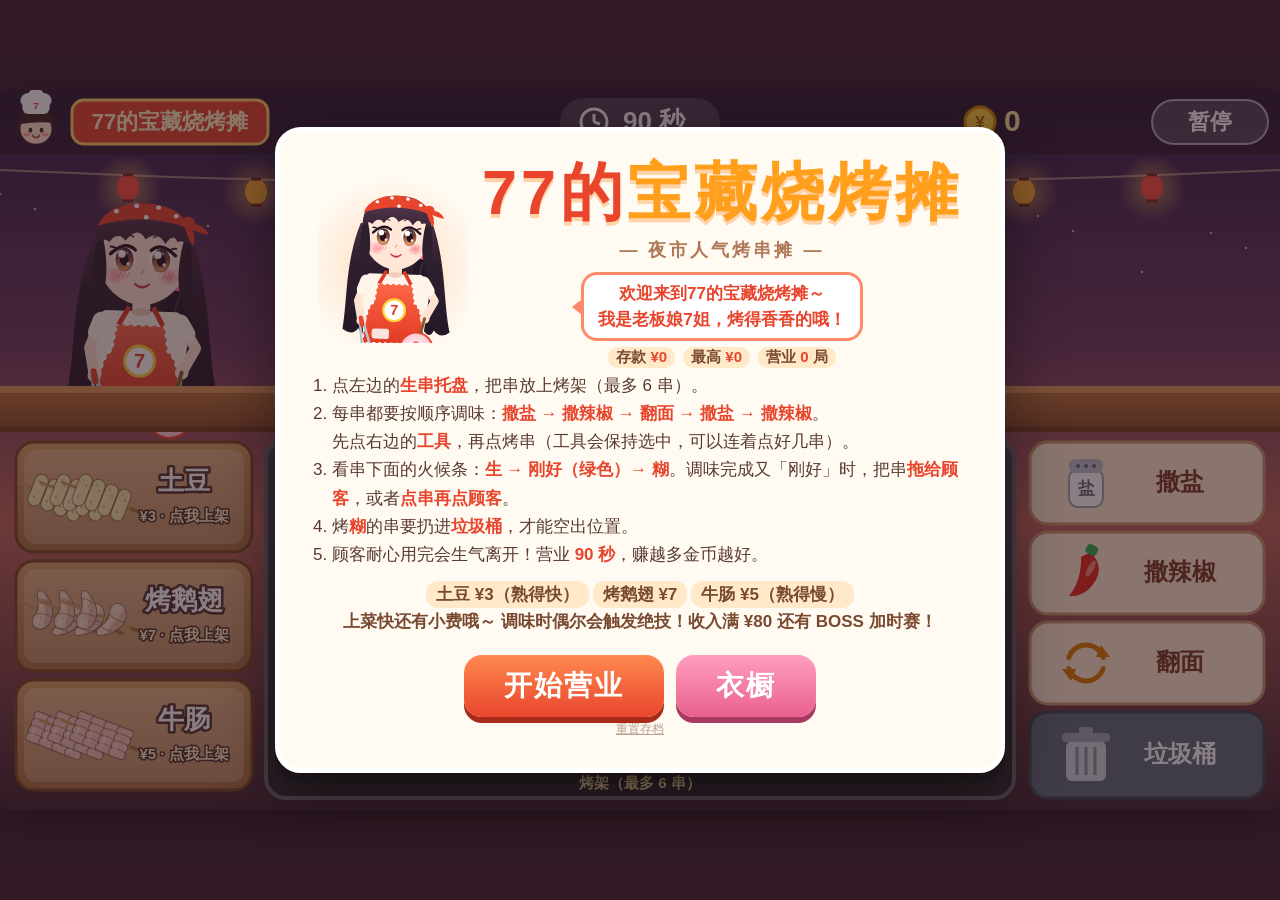
==== v1/index.html @ ddd6c7e8 "备份旧版到 /v1/" ====
<!DOCTYPE html>
<html lang="zh-CN">
<head>
<meta charset="UTF-8">
<meta name="viewport" content="width=device-width,initial-scale=1,maximum-scale=1,minimum-scale=1,user-scalable=no,viewport-fit=cover">
<meta name="apple-mobile-web-app-capable" content="yes">
<meta name="mobile-web-app-capable" content="yes">
<meta name="format-detection" content="telephone=no">
<meta name="theme-color" content="#3b2230">
<title>77的宝藏烧烤摊</title>
<link rel="icon" href="data:,">
<style>
html,body{margin:0;height:100%;background:#3b2230;overflow:hidden;position:fixed;inset:0;width:100%;
  font-family:"PingFang SC","Microsoft YaHei","Noto Sans CJK SC","Noto Sans SC","Source Han Sans SC","WenQuanYi Micro Hei","Noto Serif CJK SC",sans-serif;
  touch-action:none;overscroll-behavior:none;-webkit-user-select:none;user-select:none;-webkit-touch-callout:none;-webkit-tap-highlight-color:transparent;-webkit-text-size-adjust:100%}
#c{position:absolute;left:50%;top:50%;touch-action:none;border-radius:8px;box-shadow:0 10px 40px rgba(0,0,0,.45)}
.ov{position:fixed;inset:0;display:none;align-items:center;justify-content:center;background:rgba(40,20,30,.55);z-index:5;padding:env(safe-area-inset-top) env(safe-area-inset-right) env(safe-area-inset-bottom) env(safe-area-inset-left)}
.ov.show{display:flex}
.panel{background:#fffaf2;border-radius:26px;border:5px solid #fff;box-shadow:0 10px 0 rgba(0,0,0,.15),0 20px 60px rgba(0,0,0,.4);
  color:#5a3a2e;text-align:center;padding:18px 28px 22px;max-width:min(92vw,760px);max-height:92vh;overflow:auto;box-sizing:border-box;touch-action:pan-y}
.title{font-size:clamp(34px,7vmin,64px);font-weight:900;color:#e8452c;letter-spacing:4px;text-shadow:0 4px 0 #ffd2a8;margin:0}
.title span{color:#ff9f1c}
.sub{font-size:clamp(13px,2.6vmin,18px);color:#b07a5a;font-weight:700;letter-spacing:3px;margin:2px 0 10px}
.how{text-align:left;font-size:clamp(13px,2.7vmin,17px);line-height:1.65;margin:0 auto 10px;padding-left:1.4em;max-width:640px}
.how b{color:#e8452c}
.prices{font-size:clamp(13px,2.7vmin,17px);font-weight:800;color:#7a4a30;margin-bottom:12px}
.chip{display:inline-block;background:#ffe9c9;border-radius:12px;padding:2px 10px;margin:2px}
.btn{font-family:inherit;font-weight:900;border:none;border-radius:18px;cursor:pointer;color:#fff;font-size:clamp(20px,4vmin,28px);padding:12px 40px;letter-spacing:2px;
  background:linear-gradient(#ff8a50,#e8452c);box-shadow:0 6px 0 #a92a17;touch-action:manipulation}
.btn:active{transform:translateY(3px);box-shadow:0 3px 0 #a92a17}
.btn.alt{background:linear-gradient(#ffc04d,#f08c00);box-shadow:0 6px 0 #b06200}
.stars{font-size:clamp(44px,10vmin,72px);letter-spacing:6px;margin:0;line-height:1.1}
.stars .on{color:#ffc21a;text-shadow:0 3px 0 #d98a00}.stars .off{color:#e6d8c8}
.big{font-size:clamp(30px,6vmin,48px);font-weight:900;color:#e8452c;margin:4px 0}
.stat{display:grid;grid-template-columns:auto auto;gap:4px 22px;justify-content:center;font-size:clamp(15px,3vmin,20px);font-weight:700;margin:10px 0 14px;text-align:left}
.stat b{color:#e8452c;text-align:right}
.sticky{position:sticky;bottom:-22px;padding:10px 0 4px;background:linear-gradient(rgba(255,250,242,0),#fffaf2 30%)}
.hero{display:flex;align-items:center;justify-content:center;gap:14px;margin-bottom:4px}
#mascot{width:150px;height:168px;flex:none}
.title,.sub{white-space:nowrap}
@media (max-width:560px){#mascot{width:112px;height:125px}.hero{gap:8px}.title{font-size:28px;letter-spacing:1px}.sub{font-size:13px;letter-spacing:1px}.greet{font-size:13px;padding:5px 10px}}
.greet{position:relative;display:inline-block;background:#fff;border:3px solid #ff8a6a;border-radius:16px;padding:6px 14px;font-weight:800;color:#e8452c;font-size:clamp(13px,2.6vmin,17px);line-height:1.5}
.greet:before{content:"";position:absolute;left:-12px;top:50%;margin-top:-8px;border:8px solid transparent;border-right:10px solid #ff8a6a;border-left:0}
@media (max-height:520px){#mascot{width:92px;height:103px}.hero{gap:10px;margin-bottom:0}.greet{font-size:12px;padding:3px 10px}.panel{padding:10px 22px 14px}.title{font-size:34px;letter-spacing:2px}.sub{margin:0 0 6px;font-size:13px}
  .how{font-size:13px;line-height:1.45;columns:2;column-gap:26px;max-width:none;margin-bottom:6px}.how li{break-inside:avoid;margin-bottom:3px}
  .prices{font-size:13px;margin-bottom:4px}.btn{font-size:20px;padding:8px 34px}.sticky{bottom:-14px}.stars{font-size:40px}.big{font-size:28px;margin:0}.stat{font-size:14px;margin:6px 0 8px;grid-template-columns:auto auto auto auto}.cmt{font-size:13px;margin-bottom:6px}.earn{font-size:14px;margin:0 0 2px}.badge{font-size:15px;padding:1px 14px;margin:0 auto 1px}.stars{font-size:28px;line-height:1}.big{font-size:24px;margin:0}.stat{margin:2px 0 4px;gap:1px 18px;font-size:13px}#over .panel{padding-top:6px}}
.badge{display:none;margin:2px auto 4px;padding:4px 20px;border-radius:999px;background:linear-gradient(90deg,#7b3fb5,#e8452c,#ffb02e);color:#fff;font-weight:900;font-size:clamp(16px,3.6vmin,24px);letter-spacing:2px;box-shadow:0 3px 0 #8a2a5a;width:max-content}
.badge.on{display:block;animation:bb .8s ease-in-out infinite alternate}@keyframes bb{from{transform:scale(1)}to{transform:scale(1.08)}}
.cmt{font-size:clamp(14px,2.8vmin,18px);color:#b07a5a;margin-bottom:14px}
.savebar{display:flex;flex-wrap:wrap;gap:4px 8px;justify-content:center;margin-top:6px;font-weight:800;font-size:clamp(12px,2.4vmin,15px);color:#7a4a30}
.savebar span{background:#ffe9c9;border-radius:10px;padding:1px 8px}.savebar b{color:#e8452c}.savebar em{width:100%;font-style:normal;color:#b07a5a;font-size:12px}
.brow{display:flex;gap:12px;justify-content:center;align-items:center;flex-wrap:wrap}
.btn.ward{background:linear-gradient(#ff9ec0,#e8608c);box-shadow:0 6px 0 #a83a62}.btn.ward:active{box-shadow:0 3px 0 #a83a62}
.reset{font-family:inherit;background:none;border:none;color:#b8a090;font-size:12px;text-decoration:underline;padding:4px 6px;touch-action:manipulation}
.earn{font-weight:900;font-size:clamp(15px,3vmin,20px);color:#7a4a30;margin:2px 0 8px}.earn b{color:#e8452c}.earn .nb{display:inline-block;margin-left:6px;background:#ffd23f;color:#7a3a00;border-radius:8px;padding:0 6px;font-size:.85em}
#wardrobe{z-index:6}#dlg{z-index:8}
.wpanel{width:min(94vw,860px);max-width:none;height:min(92vh,640px);padding:10px 14px 10px;display:flex;flex-direction:column;overflow:hidden}
.whead{display:flex;align-items:center;gap:10px;justify-content:space-between}
.wtitle{font-size:clamp(22px,4.6vmin,34px);font-weight:900;color:#e8452c;letter-spacing:2px;text-shadow:0 3px 0 #ffd2a8;white-space:nowrap}
.wmoney{font-weight:900;color:#7a4a30;background:#ffe9c9;border-radius:14px;padding:4px 12px;font-size:clamp(14px,3vmin,20px);white-space:nowrap}.wmoney b{color:#e8452c}
.wclose{font-family:inherit;font-weight:900;font-size:16px;border:none;border-radius:14px;padding:8px 16px;background:#7a6a8a;color:#fff;box-shadow:0 4px 0 #4a3a5a;touch-action:manipulation}
.wbody{display:flex;gap:12px;flex:1;min-height:0;margin-top:8px}
.wleft{flex:none;width:clamp(150px,28vw,250px);display:flex;flex-direction:column;align-items:center;background:radial-gradient(circle at 50% 60%,#ffe1c8,#fff3e6 70%);border-radius:18px;padding:4px;box-sizing:border-box;min-height:0}
#wPrev{width:100%;flex:1;min-height:0;display:block}
.wname{font-weight:900;font-size:13px;color:#a0704a;padding:2px 0 4px;white-space:nowrap}
.wright{flex:1;min-width:0;display:flex;flex-direction:column;min-height:0}
.tabs{display:flex;gap:8px;margin-bottom:8px}
.tab{flex:1;font-family:inherit;font-weight:900;font-size:18px;padding:7px;border-radius:14px;border:3px solid #f0c9a0;background:#fff;color:#a0704a;touch-action:manipulation}
.tab.on{background:#ff8a50;color:#fff;border-color:#e8452c}
.grid{display:grid;grid-template-columns:repeat(auto-fill,minmax(98px,1fr));gap:8px;overflow-y:auto;min-height:0;flex:1;padding:2px 2px 8px;touch-action:pan-y;align-content:start}
.card{font-family:inherit;border:3px solid #f0d8bc;border-radius:14px;background:#fff;padding:4px 4px 5px;display:flex;flex-direction:column;align-items:center;touch-action:manipulation;color:#5a3a2e;cursor:pointer}
.card canvas{width:100%;aspect-ratio:1/1;border-radius:10px;background:#fff3e6;display:block}
.card .n{font-weight:900;font-size:13px;margin-top:3px;white-space:nowrap}
.card .p{font-weight:900;font-size:13px;color:#e8452c}
.card.eq{border-color:#ffb300;background:#fffbe6;box-shadow:0 0 0 2px #ffe066}.card.eq .p{color:#2fa84a}
.card.own .p{color:#6a8aa0}.card.poor .p{color:#b8a898}.card.try{border-color:#ff6f91;border-style:dashed}
.wmsg{min-height:20px;font-weight:900;font-size:14px;margin-top:4px;line-height:1.3}
.dbox{max-width:min(86vw,420px)}.dtext{font-size:20px;font-weight:900;color:#5a3a2e;margin:6px 0 14px;line-height:1.5}.dtext b{color:#e8452c}.dtext small{font-size:14px;color:#a0704a}
.dbox .btn{font-size:18px;padding:8px 22px}
@media (orientation:portrait){.wpanel{height:min(90vh,900px)}.wbody{flex-direction:column}.wleft{width:100%;height:31%}#wPrev{width:100%;flex:1}.grid{grid-template-columns:repeat(3,1fr)}.wtitle{font-size:24px}}
@media (max-height:520px){.wpanel{height:94vh;padding:6px 12px 6px}.wtitle{font-size:22px}.tab{font-size:16px;padding:4px}.tabs{margin-bottom:6px}.grid{grid-template-columns:repeat(auto-fill,minmax(88px,1fr));gap:6px}.wbody{margin-top:4px}.card .n,.card .p{font-size:12px}.wmsg{font-size:13px;min-height:17px;margin-top:2px}.wclose{padding:5px 12px}}
</style>
</head>
<body>
<canvas id="c"></canvas>
<div id="start" class="ov show"><div class="panel">
  <div class="hero"><canvas id="mascot"></canvas><div><div class="title">77的<span>宝藏烧烤摊</span></div>
  <div class="sub">— 夜市人气烤串摊 —</div><div class="greet">欢迎来到<b>77的宝藏烧烤摊</b>～<br>我是老板娘7姐，烤得香香的哦！</div><div class="savebar" id="saveBar"></div></div></div>
  <ol class="how">
    <li>点左边的<b>生串托盘</b>，把串放上烤架（最多 6 串）。</li>
    <li>每串都要按顺序调味：<b>撒盐 → 撒辣椒 → 翻面 → 撒盐 → 撒辣椒</b>。<br>先点右边的<b>工具</b>，再点烤串（工具会保持选中，可以连着点好几串）。</li>
    <li>看串下面的火候条：<b>生 → 刚好（绿色）→ 糊</b>。调味完成又「刚好」时，把串<b>拖给顾客</b>，或者<b>点串再点顾客</b>。</li>
    <li>烤<b>糊</b>的串要扔进<b>垃圾桶</b>，才能空出位置。</li>
    <li>顾客耐心用完会生气离开！营业 <b>90 秒</b>，赚越多金币越好。</li>
  </ol>
  <div class="prices"><span class="chip">土豆 ¥3（熟得快）</span><span class="chip">烤鹅翅 ¥7</span><span class="chip">牛肠 ¥5（熟得慢）</span><br>上菜快还有小费哦～ 调味时偶尔会触发<b>绝技</b>！收入满 <b>¥80</b> 还有 <b>BOSS</b> 加时赛！</div>
  <div class="sticky"><div class="brow"><button class="btn" id="startBtn">开始营业</button><button class="btn ward" id="wardBtn">衣橱</button></div><button class="reset" id="resetBtn">重置存档</button></div>
</div></div>
<div id="pause" class="ov"><div class="panel"><div class="big">休息一下</div><div class="cmt">烤架上的串也暂停啦</div><button class="btn" id="resumeBtn">继续营业</button></div></div>
<div id="over" class="ov"><div class="panel">
  <div class="big">打烊啦！</div>
  <div class="badge" id="badge">★ 击败Boss！★</div>
  <div class="stars" id="stars"></div>
  <div class="stat" id="stat"></div>
  <div class="earn" id="earn"></div>
  <div class="cmt" id="cmt"></div>
  <div class="brow sticky"><button class="btn" id="againBtn">再来一局</button><button class="btn ward" id="wardBtn2">衣橱</button></div>
</div></div>
<div id="wardrobe" class="ov"><div class="panel wpanel">
  <div class="whead"><div class="wtitle">77的衣橱</div><div class="wmoney">存款 <b id="wMoney">¥0</b></div><button class="wclose" id="wClose">返回</button></div>
  <div class="wbody"><div class="wleft"><canvas id="wPrev"></canvas><div class="wname" id="wName"></div></div>
    <div class="wright"><div class="tabs"><button class="tab on" data-tab="outfit">衣服</button><button class="tab" data-tab="hat">帽子</button></div><div class="grid" id="wGrid"></div></div></div>
  <div class="wmsg" id="wMsg"></div>
</div></div>
<div id="dlg" class="ov"><div class="panel dbox"><div class="dtext" id="dText"></div><div class="brow"><button class="btn alt" id="dNo">取消</button><button class="btn" id="dYes">确定</button></div></div></div>
<script>
"use strict";
// ================= 常量 =================
const FONT='"PingFang SC","Microsoft YaHei","Noto Sans CJK SC","Noto Sans SC","Source Han Sans SC","WenQuanYi Micro Hei","Noto Serif CJK SC",sans-serif';
const ROUND=90,MAX_SLOTS=6,MAX_CUST=4;
const TYPES={
  potato:{name:'土豆',price:3,p0:6,p1:20,raw:'#f7e6a6',cook:'#e9a63a',burn:'#3a2a1c'},
  wing:{name:'烤鹅翅',price:7,p0:8,p1:23,raw:'#f6d6bf',cook:'#d9862a',burn:'#2e1c10'},
  gut:{name:'牛肠',price:5,p0:10,p1:26,raw:'#f3c3b6',cook:'#d98744',burn:'#33221a'}};
const TYPE_KEYS=['potato','wing','gut'];
const STEPS=['salt','chili','flip','salt','chili'],STEP_NAME={salt:'撒盐',chili:'撒辣椒',flip:'翻面'},STEP_SHORT={salt:'盐',chili:'辣',flip:'翻'};
const STEP_COL={salt:'#ffffff',chili:'#ff4b3a',flip:'#ffb300'};
const STAR=[20,40,80];
const rand=(a,b)=>a+Math.random()*(b-a),clamp=(v,a,b)=>v<a?a:v>b?b:v,lerp=(a,b,t)=>a+(b-a)*t;
function mix(c1,c2,t){const a=parseInt(c1.slice(1),16),b=parseInt(c2.slice(1),16);t=clamp(t,0,1);
  const r=Math.round(lerp(a>>16,b>>16,t)),g=Math.round(lerp(a>>8&255,b>>8&255,t)),bl=Math.round(lerp(a&255,b&255,t));return 'rgb('+r+','+g+','+bl+')';}
const $=id=>document.getElementById(id);
const cvs=$('c');let ctx=cvs.getContext('2d');
let W=1280,H=720,L=null,scale=1,dpr=1;

// ================= 布局 =================
function buildLayout(port){
  if(!port){W=1280;H=720;const gx=266,gw=748,sw=(gw-60)/6;
    L={port:false,hud:{h:64},spots:[0,1,2,3].map(i=>({cx:424+i*228,base:302,sc:0.82,w:224})),boss:{x:138,base:318,s:1,sayX:200,sayY:92,sayW:130},counterY:296,counterH:46,
      trays:[0,1,2].map(i=>({x:16,y:352+i*119,w:236,h:110})),grill:{x:gx,y:350,w:gw,h:358},
      slots:[0,1,2,3,4,5].map(i=>({cx:gx+30+(i+0.5)*sw,w:sw,top:412,len:200,sc:1})),dotsY:384,barY:640,labelY:675,
      tools:[{id:'salt',x:1030,y:352,w:234,h:82},{id:'chili',x:1030,y:442,w:234,h:82},{id:'flip',x:1030,y:532,w:234,h:82},{id:'bin',x:1030,y:622,w:234,h:86}],
      toastY:322,hint:null,bossSpot:{cx:770,base:302,sc:0.9,w:900}};}
  else{W=720;H=1480;const gx=10,gw=700,sw=(gw-40)/6,D=200;
    L={port:true,hud:{h:84},spots:[0,1,2,3].map(i=>({cx:92+i*179,base:440,sc:0.8,w:172})),counterY:436,counterH:50,boss:{x:250,base:494+D+18,s:1.0,sayX:318,sayY:560,sayW:200},
      trays:[0,1,2].map(i=>({x:10+i*236,y:886+D,w:228,h:150})),grill:{x:gx,y:494+D,w:gw,h:378},
      slots:[0,1,2,3,4,5].map(i=>({cx:gx+20+(i+0.5)*sw,w:sw,top:552+D,len:205,sc:0.95})),dotsY:524+D,barY:792+D,labelY:830+D,
      tools:['salt','chili','flip','bin'].map((id,i)=>({id,x:10+i*177.5,y:1050+D,w:170,h:140})),
      toastY:466,hint:{y:1232+D},bossSpot:{cx:340,base:440,sc:0.98,w:700}};}
}
function resize(){const port=innerHeight>innerWidth*1.05;if(!L||L.port!==port)buildLayout(port);
  dpr=window.devicePixelRatio||1;scale=Math.min(innerWidth/W,innerHeight/H);const cw=Math.floor(W*scale),ch=Math.floor(H*scale);
  cvs.width=Math.floor(cw*dpr);cvs.height=Math.floor(ch*dpr);cvs.style.width=cw+'px';cvs.style.height=ch+'px';cvs.style.marginLeft=(-cw/2)+'px';cvs.style.marginTop=(-ch/2)+'px';}
addEventListener('resize',resize);addEventListener('orientationchange',()=>setTimeout(resize,150));resize();

// ================= 声音 =================
let actx=null,noiseBuf=null,muted=false,sizzleGain=null;
function ensureAudio(){if(actx){if(actx.state!=='running')actx.resume().catch(()=>{});return;}
  try{actx=new (window.AudioContext||window.webkitAudioContext)();noiseBuf=actx.createBuffer(1,actx.sampleRate*1,actx.sampleRate);
    const d=noiseBuf.getChannelData(0);for(let i=0;i<d.length;i++)d[i]=Math.random()*2-1;
    const s=actx.createBufferSource();s.buffer=noiseBuf;s.loop=true;const f=actx.createBiquadFilter();f.type='bandpass';f.frequency.value=5200;f.Q.value=0.7;
    sizzleGain=actx.createGain();sizzleGain.gain.value=0;s.connect(f).connect(sizzleGain).connect(actx.destination);s.start();
    const u=actx.createBufferSource();u.buffer=actx.createBuffer(1,1,22050);u.connect(actx.destination);u.start(0);}catch(e){actx=null;}}
function tone(f,dur,type,vol,delay,f2){if(!actx||muted)return;const t=actx.currentTime+(delay||0),o=actx.createOscillator(),g=actx.createGain();o.type=type||'sine';
  o.frequency.setValueAtTime(f,t);if(f2)o.frequency.exponentialRampToValueAtTime(f2,t+dur);g.gain.setValueAtTime(0.0001,t);g.gain.exponentialRampToValueAtTime(vol,t+0.01);
  g.gain.exponentialRampToValueAtTime(0.0001,t+dur);o.connect(g).connect(actx.destination);o.start(t);o.stop(t+dur+0.03);}
function noise(dur,fq,q,vol,type,delay){if(!actx||muted)return;const t=actx.currentTime+(delay||0),s=actx.createBufferSource();s.buffer=noiseBuf;
  const f=actx.createBiquadFilter();f.type=type||'bandpass';f.frequency.value=fq;f.Q.value=q||1;const g=actx.createGain();
  g.gain.setValueAtTime(vol,t);g.gain.exponentialRampToValueAtTime(0.0001,t+dur);s.connect(f).connect(g).connect(actx.destination);s.start(t,Math.random()*0.5);s.stop(t+dur+0.03);}
function sfx(n){if(!actx||muted)return;switch(n){
  case 'place':tone(180,0.12,'sine',0.35,0,90);noise(0.5,4500,0.8,0.35);for(let i=0;i<6;i++)noise(0.03,6000,2,0.25,'bandpass',0.05+Math.random()*0.4);break;
  case 'salt':for(let i=0;i<9;i++)noise(0.025,7000+Math.random()*3000,3,0.22,'bandpass',i*0.035+Math.random()*0.02);break;
  case 'chili':for(let i=0;i<7;i++)noise(0.035,2500+Math.random()*1500,2,0.25,'bandpass',i*0.045);tone(900,0.06,'triangle',0.06,0.05,1300);break;
  case 'flip':noise(0.15,1500,0.8,0.25,'bandpass');tone(300,0.08,'triangle',0.25,0.1,160);noise(0.35,5000,0.8,0.25,'bandpass',0.12);break;
  case 'ding':tone(1318,0.9,'sine',0.3);tone(1760,0.9,'sine',0.18,0.12);tone(2637,0.5,'sine',0.06,0.12);break;
  case 'coin':[988,1319].forEach((f,i)=>tone(f,0.18,'square',0.07,i*0.07));break;
  case 'happy':[784,988,1175,1568].forEach((f,i)=>tone(f,0.18,'triangle',0.2,i*0.08));break;
  case 'sad':tone(440,0.35,'triangle',0.25,0,330);tone(370,0.55,'triangle',0.25,0.32,220);tone(150,0.6,'sawtooth',0.05,0.3,90);break;
  case 'burnt':noise(0.7,900,0.6,0.45,'lowpass');tone(110,0.5,'sawtooth',0.12,0,70);tone(117,0.5,'sawtooth',0.1,0,74);break;
  case 'warn':tone(330,0.12,'sine',0.2);tone(262,0.18,'sine',0.2,0.1);break;
  case 'pick':tone(660,0.06,'triangle',0.15,0,880);break;
  case 'tool':tone(520,0.05,'triangle',0.12);break;
  case 'trash':noise(0.18,700,1,0.4,'bandpass');tone(220,0.2,'square',0.06,0.02,110);tone(1200,0.15,'triangle',0.08,0.08,900);break;
  case 'arrive':tone(880,0.08,'sine',0.12);tone(1100,0.12,'sine',0.12,0.08);break;
  case 'reject':tone(300,0.15,'square',0.07);tone(240,0.2,'square',0.07,0.14);break;
  case 'tick':tone(1500,0.04,'square',0.05);break;
  case 'skillA':noise(0.65,3800,0.6,0.38,'bandpass');[1047,1319,1568,2093,2637].forEach((f,i)=>tone(f,0.16,'triangle',0.15,0.05+i*0.055));break;
  case 'skillB':tone(95,0.8,'sine',0.55,0,38);noise(0.9,420,0.7,0.5,'lowpass');[523,659,784,1047,1319,1568].forEach((f,i)=>tone(f,0.3,'square',0.07,0.18+i*0.07));[2093,2637,3136].forEach((f,i)=>tone(f,0.6,'sine',0.09,0.65+i*0.06));break;
  case 'jingle':[1319,1568,1760,2093,2637].forEach((f,i)=>tone(f,0.12,'sine',0.2,i*0.07,f*1.08));break;
  case 'jingleDeep':[392,330,262,392,523].forEach((f,i)=>tone(f,0.22,'triangle',0.22,i*0.13));break;
  case 'bossIn':for(let i=0;i<9;i++)noise(0.08,180,1,0.55,'lowpass',i*0.07);[196,247,294].forEach(f=>tone(f,1,'sawtooth',0.08,0.65));tone(98,1.1,'square',0.07,0.65);break;
  case 'thud':tone(70,0.45,'sine',0.65,0,35);noise(0.3,200,1,0.55,'lowpass');break;
  case 'fly':tone(700,0.18,'sine',0.1,0,1600);break;
  case 'bossWin':[523,659,784,1047,784,1047,1319].forEach((f,i)=>tone(f,0.3,'triangle',0.22,i*0.1));tone(131,1.3,'sawtooth',0.05,0);break;
  case 'bossSad':tone(392,0.4,'triangle',0.25,0,370);tone(349,0.4,'triangle',0.25,0.35,330);tone(294,0.9,'triangle',0.25,0.7,220);break;
  case 'end':[523,659,784,659,784,1047].forEach((f,i)=>tone(f,0.25,'triangle',0.2,i*0.12));break;}}

// ================= 语音 =================
let voices=[];const HOOK={forceSkillA:null,forceSkillB:null,forceBoss:null,stats:{rolls:0,a:0,b:0},speech:[]};
function loadVoices(){try{voices=window.speechSynthesis?speechSynthesis.getVoices()||[]:[];}catch(e){voices=[];}}
if(window.speechSynthesis){loadVoices();try{speechSynthesis.addEventListener?speechSynthesis.addEventListener('voiceschanged',loadVoices):(speechSynthesis.onvoiceschanged=loadVoices);}catch(e){}}
function pickVoice(deep){if(!voices.length)loadVoices();const zh=voices.filter(v=>/^zh|^cmn/i.test(v.lang)||/中文|普通话|Chinese|Mandarin/i.test(v.name));if(!zh.length)return null;
  const cn=zh.filter(v=>/zh[-_]CN|cmn|普通话|Mainland/i.test(v.lang+' '+v.name)),pool=cn.length?cn:zh;
  const fem=/female|女|xiaoxiao|xiaoyi|xiaohan|xiaomo|xiaorui|xiaoshuang|xiaoxuan|xiaoyan|xiaomeng|huihui|yaoyao|ting-?ting|mei-?jia|sin-?ji|yu-?shu|lili|lanlan|shanshan|google/i,
    mal=/(^|[^e])male|男|kangkang|yunxi|yunjian|yunyang|yunye|yunze|yunhao|li-?mu|zhiwei/i;
  if(deep)return pool.find(v=>mal.test(v.name))||pool[0];return pool.find(v=>fem.test(v.name)&&!mal.test(v.name))||pool.find(v=>!mal.test(v.name))||pool[0];}
function speak(t,deep){let ok=false,vn='';try{if(window.speechSynthesis&&window.SpeechSynthesisUtterance&&!muted){const u=new SpeechSynthesisUtterance(t);u.lang='zh-CN';const v=pickVoice(deep);if(v){u.voice=v;vn=v.name;}
    u.pitch=deep?0.5:1.75;u.rate=deep?0.88:1.18;u.volume=1;if(speechSynthesis.speaking||speechSynthesis.pending)speechSynthesis.cancel();speechSynthesis.speak(u);ok=true;}}catch(e){ok=false;}
  if(!ok)sfx(deep?'jingleDeep':'jingle');HOOK.speech.push({text:t,deep:!!deep,supported:ok,voice:vn,pitch:deep?0.5:1.75,rate:deep?0.88:1.18});return ok;}
function unlockSpeech(){try{if(window.speechSynthesis&&window.SpeechSynthesisUtterance){const u=new SpeechSynthesisUtterance(' ');u.volume=0;u.lang='zh-CN';speechSynthesis.speak(u);}}catch(e){}}

// ================= 状态 =================
let state='start',paused=false,speed=1,time=ROUND,coins=0,served=0,lost=0,burntCount=0,sold=0,rejected=0,tool=null,selected=-1,nextCust=1.2,elapsed=0,lastTick=99;
const fx={flash:0,ring:0,slow:0,shake:0,callout:null,banner:null,sweep:null};
let flyers=[],ultT=0,bossRound=false,bossResult='none',bossSpawnT=0,bossEndT=0,bossType='potato';
let slots=new Array(MAX_SLOTS).fill(null),spots=new Array(MAX_CUST).fill(null),particles=[],floats=[],toast=null,drag=null,custId=0;
const KINDS=['cat','bear','rabbit','panda','boy','granny','girl'];
function newSkewer(type){const dots=[];for(let i=0;i<24;i++)dots.push([rand(-1,1),rand(-1,1),Math.floor(rand(0,4))]);
  return {type,t:0,step:0,flipped:false,flipAnim:0,salt:0,chili:0,burnt:false,dots,pop:1,shake:0};}
function doneness(s){const T=TYPES[s.type];return s.burnt||s.t>=T.p1?'burnt':s.t>=T.p0?'perfect':'raw';}
function resetGame(){time=ROUND;coins=0;served=0;lost=0;burntCount=0;sold=0;rejected=0;tool=null;selected=-1;nextCust=1.2;elapsed=0;lastTick=99;
  slots.fill(null);spots.fill(null);particles=[];floats=[];toast=null;drag=null;
  flyers=[];ultT=0;bossRound=false;bossResult='none';bossSpawnT=0;bossEndT=0;Object.assign(fx,{flash:0,ring:0,slow:0,shake:0,callout:null,banner:null,sweep:null});}
function startGame(){ensureAudio();unlockSpeech();resetGame();$('badge').classList.remove('on');state='play';paused=false;show(null);showToast('开张啦！先把串放上烤架～','#fff');sfx('happy');bossAct('happy',1);bossSay('开张啦！');}
function show(id){['start','pause','over','wardrobe'].forEach(s=>$(s).classList.toggle('show',s===id));}
function setPause(v){if(state!=='play')return;paused=v;show(v?'pause':null);}
function showToast(text,color,warn){toast={text,color:color||'#fff',t:0,dur:1.8,warn:!!warn};}
function addFloat(text,x,y,color,size){floats.push({text,x,y,color:color||'#ffd23f',size:size||30,t:0,dur:1.2});}

// ================= 顾客 =================
function spawnCustomer(){const free=[];spots.forEach((s,i)=>{if(!s)free.push(i);});if(!free.length)return;
  const idx=free[Math.floor(Math.random()*free.length)];const prog=elapsed/ROUND;
  const r=Math.random(),n=r<0.38?1:r<0.8?2:3;const counts={};for(let i=0;i<n;i++){const k=TYPE_KEYS[Math.floor(Math.random()*3)];counts[k]=(counts[k]||0)+1;}
  const order=Object.keys(counts).map(k=>({type:k,need:counts[k],got:0}));const maxP=(40+10*n)*(1-0.1*prog);
  spots[idx]={id:++custId,kind:KINDS[Math.floor(Math.random()*KINDS.length)],order,patience:maxP,maxP,phase:'enter',anim:0,bob:rand(0,6),mood:0,react:0,reactText:'',col:['#ff9aa2','#a0d8ef','#b5e48c','#ffd166','#cdb4db','#f4a261'][Math.floor(Math.random()*6)]};
  sfx('arrive');}
function custNeeds(c,type){return c&&c.phase==='wait'&&c.order.some(o=>o.type===type&&o.got<o.need);}

// ================= 操作 =================
function freeSlot(){return slots.findIndex(s=>!s);}
function placeSkewer(type){const i=freeSlot();if(i<0){showToast('烤架满啦！先卖掉或扔掉一些串','#ffd0c0',true);sfx('warn');return false;}
  slots[i]=newSkewer(type);slots[i].pop=0;sfx('place');const S=L.slots[i];puffAt(S.cx,S.top+S.len*0.5,8,'#fff3d6');return true;}
function applyTool(i){const s=slots[i];const need=STEPS[s.step];const S=L.slots[i];
  if(tool!==need){showToast('顺序不对哦～这串下一步是「'+STEP_NAME[need]+'」','#ffe0a0',true);bossSay('顺序不对哦',1.2);sfx('warn');s.shake=0.35;return false;}
  s.step++;if(tool==='salt'){s.salt++;sfx('salt');sprinkle(S.cx,S.top+40,'#ffffff');}
  else if(tool==='chili'){s.chili++;sfx('chili');sprinkle(S.cx,S.top+40,'#ff3b2a');}
  else{s.flipped=!s.flipped;s.flipAnim=1;sfx('flip');}
  bossAct(tool==='flip'?'flip':tool,0.55);
  if(s.step===5){addFloat('调味完成',S.cx,S.top-6,'#7cff7a',22);}
  if(tool==='salt'||tool==='chili')rollSkill(tool,i);
  return true;}
// ================= 绝技 =================
function rollSkill(st,i){HOOK.stats.rolls++;const r=Math.random();
  const B=HOOK.forceSkillB!=null?!!HOOK.forceSkillB:r<0.1;if(B){HOOK.stats.b++;skillB();return 'B';}
  const A=HOOK.forceSkillA!=null?!!HOOK.forceSkillA:(r>=0.1&&r<0.3);if(A){HOOK.stats.a++;skillA(st,i);return 'A';}return null;}
function sparkBurst(x,y,n,cols){for(let k=0;k<n;k++){const a=rand(0,6.28),v=rand(60,220);particles.push({x,y,vx:Math.cos(a)*v,vy:Math.sin(a)*v-40,life:rand(.45,.85),max:.85,r:rand(2.5,5),col:cols[k%cols.length],type:'spark',g:120});}}
function skillA(st,i){const col=st==='salt'?'#ffffff':'#ff3b2a';let n=0;
  slots.forEach((s,j)=>{if(!s||j===i||s.burnt||s.step>=5||STEPS[s.step]!==st)return;s.step++;if(st==='salt')s.salt++;else s.chili++;n++;s.pop=0.75;
    const S=L.slots[j];sparkBurst(S.cx,S.top+S.len*0.45,16,['#fff7b0','#ffd23f',col]);if(s.step===5)addFloat('调味完成',S.cx,S.top-6,'#7cff7a',22);});
  const S=L.slots[i];sparkBurst(S.cx,S.top+S.len*0.45,14,['#fff7b0','#ffd23f',col]);
  fx.sweep={t:0,dur:0.8,col};fx.callout={text:'全场撒料！',t:0,dur:1.6,kind:'A',st,n};sfx('skillA');
  bossAct('bigSprinkle',1.2,st);bossSay(st==='salt'?'撒盐咯～全都有！':'辣椒全场送～',1.5);return n;}
function skillB(){ultT=2.2;fx.slow=1.0;fx.flash=1;fx.ring=0.001;fx.shake=0.35;fx.callout={text:'看我的厉害！',t:0,dur:2.1,kind:'B'};
  sfx('skillB');bossAct('ult',2.1);bossSay('看我的厉害！',2.4);speak('看我的厉害！',false);
  const G=L.grill,gcx=G.x+G.w/2,gcy=G.y+G.h/2;
  for(let k=0;k<80;k++)particles.push({type:'swirl',cx:gcx,cy:gcy,a:rand(0,6.28),rad:rand(90,G.w*0.62),w:rand(3,6),vr:rand(-170,-60),x:gcx,y:gcy,vx:0,vy:0,life:rand(0.9,1.5),max:1.5,r:rand(2.5,5),col:['#ffd23f','#fff3a0','#ff9f1c','#ffffff'][k%4]});
  let delay=0.24,sent=0,kept=0;
  slots.forEach((s,i)=>{if(!s||s.burnt)return;const T=TYPES[s.type],S=L.slots[i];
    if(s.step<=2)s.flipped=!s.flipped;s.salt=2;s.chili=2;s.step=5;if(s.t<T.p0+0.4)s.t=T.p0+0.4;s.flipAnim=1;
    sparkBurst(S.cx,S.top+S.len*0.45,16,['#fff7b0','#ffd23f','#ff9f1c']);
    const ci=spots.findIndex(c=>c&&c.phase==='wait'&&c.order.some(o=>o.type===s.type&&o.got<o.need));
    if(ci>=0){const c=spots[ci],o=c.order.find(o=>o.type===s.type&&o.got<o.need);o.got++;c.pending=(c.pending||0)+1;
      slots[i]=null;if(selected===i)selected=-1;if(drag&&drag.i===i)drag=null;
      flyers.push({s,ci,cid:c.id,x0:S.cx,y0:S.top+S.len*0.5,t:-delay,dur:0.55,spin:rand(5,8)});delay+=0.09;sent++;}else kept++;});
  return {sent,kept};}
function custPos(i){const c=spots[i];return c&&c.isBoss?L.bossSpot:L.spots[i];}
function flyTarget(f){const sp=custPos(f.ci);return {x:sp.cx,y:sp.base-(spots[f.ci]&&spots[f.ci].isBoss?110:90)*sp.sc};}
function updateFlyers(dt){for(let k=flyers.length-1;k>=0;k--){const f=flyers[k];const was=f.t;f.t+=dt;if(was<0&&f.t>=0)sfx('fly');
  if(f.t>0){const p=flyPos(f);if(Math.random()<dt*50)particles.push({x:p.x+rand(-6,6),y:p.y+rand(-6,6),vx:rand(-20,20),vy:rand(-20,20),life:.45,max:.45,r:rand(2,4),col:Math.random()<.5?'#ffd23f':'#fff3a0',type:'spark'});}
  if(f.t>=f.dur){flyers.splice(k,1);deliver(f);}}}
function flyPos(f){const k=clamp(f.t/f.dur,0,1),e=k*k*(3-2*k),tg=flyTarget(f),cx=(f.x0+tg.x)/2,cy=Math.min(f.y0,tg.y)-160;
  const x=(1-e)*(1-e)*f.x0+2*e*(1-e)*cx+e*e*tg.x,y=(1-e)*(1-e)*f.y0+2*e*(1-e)*cy+e*e*tg.y;return {x,y,k};}
function deliver(f){const T=TYPES[f.s.type];coins+=T.price;sold++;const c=spots[f.ci];
  if(!c||c.id!==f.cid)return;c.pending=Math.max(0,(c.pending||0)-1);const sp=custPos(f.ci);sfx('ding');
  if(c.isBoss){addFloat('+¥'+T.price,sp.cx+rand(150,230)*sp.sc,sp.base-40*sp.sc,'#ffd23f',34);sparkBurst(sp.cx,sp.base-60*sp.sc,10,['#ffd23f','#fff3a0']);}else{addFloat('+¥'+T.price,sp.cx+rand(-20,20),sp.base-150*sp.sc,'#ffd23f',34);sparkBurst(sp.cx,sp.base-100*sp.sc,10,['#ffd23f','#fff3a0']);}
  if(c.pending===0&&c.order.every(o=>o.got>=o.need))completeCustomer(c,f.ci);else if(!c.isBoss){c.react=0.9;c.reactText='好香！';}}
function drawFlyer(f){const T=TYPES[f.s.type];let x=f.x0,y=f.y0,rot=0,sc=0.75;
  if(f.t>0){const p=flyPos(f);x=p.x;y=p.y;rot=f.t*f.spin;sc=0.75-0.25*p.k;}else{y+=Math.sin(now*20)*3;}
  ctx.save();ctx.translate(x,y);const g=ctx.createRadialGradient(0,0,4,0,0,60);g.addColorStop(0,'rgba(255,230,120,.75)');g.addColorStop(1,'rgba(255,200,60,0)');ctx.fillStyle=g;ell(0,0,60,60);ctx.fill();
  ctx.rotate(rot);drawChunks(f.s.type,0,-100*sc,200*sc,T.cook,sc,f.s.flipped,f.s,0.8,0);ctx.restore();}
function selectSlot(i){if(selected===i){selected=-1;return;}selected=i;sfx('pick');const s=slots[i];
  if(s.burnt)showToast('糊掉啦～拖到垃圾桶，或者再点一下垃圾桶','#ffd0c0');
  else if(s.step<5)showToast('还没调味完哦（下一步：'+STEP_NAME[STEPS[s.step]]+'）','#ffe0a0');
  else if(doneness(s)==='raw')showToast('还没烤熟，等火候条到绿色','#ffe0a0');
  else showToast('点顾客上菜！','#c8ffc0');}
function throwAway(i){const s=slots[i];if(!s)return;const S=L.slots[i];slots[i]=null;if(selected===i)selected=-1;sfx('trash');
  const b=L.tools.find(t=>t.id==='bin');puffAt(b.x+b.w/2,b.y+b.h/2,10,'#9a8a80');addFloat('扔掉',S.cx,S.top,'#ddd',22);}
function serve(i,ci){const s=slots[i],c=spots[ci];if(!s||!c||c.phase!=='wait')return;const sp=custPos(ci);
  const react=(t)=>{c.react=1.4;c.reactText=t;sfx('reject');rejected++;};
  if(s.burnt||doneness(s)==='burnt'){react('糊了！不要！');return;}
  if(s.step<5){react('还没调味呢');return;}
  if(doneness(s)==='raw'){react('还是生的！');c.patience=Math.max(1,c.patience-2);return;}
  const o=c.order.find(o=>o.type===s.type&&o.got<o.need);if(!o){react('我没点这个哦');return;}
  o.got++;slots[i]=null;selected=-1;sold++;const T=TYPES[s.type];coins+=T.price;sfx('ding');if(c.isBoss)addFloat('+¥'+T.price,sp.cx+rand(150,230)*sp.sc,sp.base-40*sp.sc,'#ffd23f',34);else addFloat('+¥'+T.price,sp.cx,sp.base-150*sp.sc,'#ffd23f',34);
  if(c.order.every(o=>o.got>=o.need)&&!(c.pending>0))completeCustomer(c,ci);
  else if(c.isBoss){c.react=0.8;c.reactText='还要还要！';bossAct('happy',0.7);bossSay('马上来～',1.1);}
  else {c.react=0.9;c.reactText='好香！';bossAct('happy',0.7);bossSay('来啦～',1.1);}}
function completeCustomer(c,ci){const sp=custPos(ci);if(c.isBoss){bossWin(c);return;}
  const tip=Math.ceil(3*c.patience/c.maxP);coins+=tip;served++;c.phase='leaveHappy';c.anim=0;c.mood=1;
  setTimeout(()=>sfx('happy'),150);if(ultT<=0){bossAct('happy',1.1);bossSay(BOSS_HAPPY[Math.floor(Math.random()*BOSS_HAPPY.length)]);}if(tip>0)addFloat('小费 +¥'+tip,sp.cx,sp.base-200*sp.sc,'#7cff7a',28);coinBurst(sp.cx,sp.base-120*sp.sc);}
// ================= BOSS =================
function startBossRound(){bossRound=true;bossResult='pending';time=15;lastTick=99;bossType=TYPE_KEYS[Math.floor(Math.random()*3)];
  spots.forEach(c=>{if(c&&(c.phase==='wait'||c.phase==='enter')){c.phase='leaveHappy';c.anim=0;c.mood=0;c.pending=0;}});
  bossSpawnT=1.1;fx.banner={t:0,dur:2.3};fx.shake=0.45;sfx('bossIn');bossAct('worry',1.0);bossSay('大胃王来啦！',2);showToast('BOSS 加时赛 +15 秒！','#ffe066');}
function spawnBoss(){spots.fill(null);spots[0]={id:++custId,isBoss:true,kind:'boss',order:[{type:bossType,need:6,got:0}],patience:15,maxP:15,phase:'enter',anim:0,bob:0,mood:0,react:0,reactText:'',pending:0,cryT:0};}
function bossWin(c){bossResult='win';coins+=30;served++;c.phase='cry';c.anim=0;c.mood=1;c.react=3.2;c.reactText='太好吃了！';bossEndT=3.2;
  const sp=L.bossSpot;sfx('bossWin');speak('太好吃了！',true);floats.push({text:'击败Boss！+¥30',x:sp.cx+(L.port?150:240)*sp.sc,y:sp.base-175*sp.sc,color:'#ffe066',size:L.port?34:38,t:0,dur:2.6});coinBurst(sp.cx-120*sp.sc,sp.base-60*sp.sc);coinBurst(sp.cx+120*sp.sc,sp.base-60*sp.sc);
  fx.flash=Math.max(fx.flash,0.5);setTimeout(()=>{if(state==='play'){bossAct('happy',1.6);bossSay('谢谢大王～',2);}},ultT>0?1200:0);}
function bossCustUpdate(c,i,dt){const sp=L.bossSpot;
  if(c.phase==='enter'){c.anim+=dt*0.9;if(c.anim>=1){c.anim=1;c.phase='wait';fx.shake=Math.max(fx.shake,0.3);sfx('thud');}}
  else if(c.phase==='wait'){c.patience=Math.max(0,time);}
  else if(c.phase==='cry'){c.anim+=dt;const S=sp.sc;if(Math.random()<dt*26)for(const d of[-1,1])particles.push({x:sp.cx+d*40*S,y:sp.base-150*S,vx:d*rand(70,170),vy:rand(-170,-60),life:rand(.5,.8),max:.8,r:rand(3.5,6),col:'#8fd3ff',type:'dot',g:600});}
  else if(c.phase==='leaveAngry'){c.anim+=dt*0.75;if(c.anim>=1)spots[i]=null;}}
function easeOutBounce(x){const n=7.5625,d=2.75;if(x<1/d)return n*x*x;if(x<2/d)return n*(x-=1.5/d)*x+0.75;if(x<2.5/d)return n*(x-=2.25/d)*x+0.9375;return n*(x-=2.625/d)*x+0.984375;}

// ================= 特效 =================
function puffAt(x,y,n,col){for(let i=0;i<n;i++){const a=rand(0,6.28),v=rand(30,140);particles.push({x,y,vx:Math.cos(a)*v,vy:Math.sin(a)*v-30,life:rand(.3,.6),max:.6,r:rand(4,9),col,type:'puff'});}}
function sprinkle(x,y,col){for(let i=0;i<22;i++)particles.push({x:x+rand(-22,22),y:y-rand(40,80),vx:rand(-20,20),vy:rand(80,220),life:rand(.4,.7),max:.7,r:rand(1.5,3),col,type:'dot',g:500});}
function coinBurst(x,y){for(let i=0;i<14;i++){const a=rand(-2.8,-0.3),v=rand(150,320);particles.push({x,y,vx:Math.cos(a)*v,vy:Math.sin(a)*v,life:rand(.6,1),max:1,r:7,col:'#ffd23f',type:'coin',g:600});}}
function smoke(x,y,dark){particles.push({x:x+rand(-14,14),y,vx:rand(-10,10),vy:rand(-60,-30),life:rand(1,1.6),max:1.6,r:rand(8,14),col:dark?'#3a3330':'#d8d2cc',type:'smoke'});}

// ================= 更新 =================
function update(dt){bossUpdate(dt);
  for(let i=particles.length-1;i>=0;i--){const p=particles[i];p.life-=dt;if(p.type==='swirl'){p.a+=p.w*dt;p.rad=Math.max(10,p.rad+p.vr*dt);p.x=p.cx+Math.cos(p.a)*p.rad;p.y=p.cy+Math.sin(p.a)*p.rad*0.55;if(p.life<=0)particles.splice(i,1);continue;}if(p.g)p.vy+=p.g*dt;p.x+=p.vx*dt;p.y+=p.vy*dt;if(p.type==='smoke'){p.r+=dt*14;p.vx*=0.98;}if(p.life<=0)particles.splice(i,1);}
  for(let i=floats.length-1;i>=0;i--){floats[i].t+=dt;if(floats[i].t>floats[i].dur)floats.splice(i,1);}
  if(toast){toast.t+=dt;if(toast.t>toast.dur)toast=null;}
  let cooking=0;
  slots.forEach((s,i)=>{if(!s)return;const S=L.slots[i];s.pop=Math.min(1,s.pop+dt*5);s.flipAnim=Math.max(0,s.flipAnim-dt*4);s.shake=Math.max(0,s.shake-dt);
    if(state!=='play')return;cooking++;const T=TYPES[s.type];s.t+=dt;
    if(!s.burnt&&s.t>=T.p1){s.burnt=true;burntCount++;coins=Math.max(0,coins-2);sfx('burnt');addFloat('糊了！-¥2',S.cx,S.top-10,'#ff6b5a',28);
      if(selected===i)selected=-1;showToast('有串烤糊了，扔进垃圾桶吧','#ffd0c0',true);bossAct('worry',1.4);bossSay('哎呀糊了！');}
    const k=(s.t-T.p0)/(T.p1-T.p0);
    if(s.burnt){if(Math.random()<dt*14)smoke(S.cx,S.top+rand(20,S.len*0.8),true);}
    else if(k>0.6){if(Math.random()<dt*6*k)smoke(S.cx,S.top+rand(20,S.len*0.7),false);}
    else if(s.t>2&&Math.random()<dt*1.2)smoke(S.cx,S.top+rand(20,S.len*0.7),false);});
  if(sizzleGain)sizzleGain.gain.setTargetAtTime(muted?0:Math.min(0.09,cooking*0.016),actx.currentTime,0.2);
  updateFlyers(dt);
  spots.forEach((c,i)=>{if(!c)return;c.bob+=dt;c.react=Math.max(0,c.react-dt);if(c.isBoss){bossCustUpdate(c,i,dt);return;}
    if(c.phase==='enter'){c.anim+=dt*1.6;if(c.anim>=1){c.anim=1;c.phase='wait';}}
    else if(c.phase==='wait'){if(state==='play'&&!(c.pending>0)){c.patience-=dt;if(c.patience<=0){c.phase='leaveAngry';c.anim=0;c.mood=-1;lost++;bossAct('worry',1.4);bossSay('客人别走～');coins=Math.max(0,coins-3);sfx('sad');
      const sp=L.spots[i];addFloat('生气走了 -¥3',sp.cx,sp.base-160*sp.sc,'#ff6b5a',26);}}}
    else{c.anim+=dt*1.3;if(c.anim>=1)spots[i]=null;}});
  if(state!=='play')return;
  if(bossEndT>0){bossEndT-=dt;if(bossEndT<=0)endGame();return;}
  if(bossSpawnT>0){bossSpawnT-=dt;if(bossSpawnT<=0)spawnBoss();return;}
  if(spots[0]&&spots[0].isBoss&&spots[0].phase==='enter')return;
  elapsed+=dt;time-=dt;
  const sec=Math.ceil(time);if(sec<=10&&sec!==lastTick&&sec>0){lastTick=sec;sfx('tick');}
  if(!bossRound){nextCust-=dt;if(nextCust<=0){spawnCustomer();const prog=elapsed/ROUND;nextCust=rand(3.6,6.4)*(1-0.2*prog);}}
  if(time<=0){time=0;
    if(!bossRound){const want=HOOK.forceBoss!=null?!!HOOK.forceBoss:coins>=80;if(want){startBossRound();return;}endGame();return;}
    const b=spots.find(c=>c&&c.isBoss);if(b&&b.phase==='wait'){b.phase='leaveAngry';b.anim=0;b.react=2.2;b.reactText='没吃饱…下次吧';sfx('bossSad');bossAct('worry',1.4);bossSay('大王慢走～');}
    if(bossResult!=='win')bossResult='fail';endGame();}}
function endGame(){state='over';selected=-1;drag=null;tool=null;sfx('end');
  const st=coins>=STAR[2]?3:coins>=STAR[1]?2:coins>=STAR[0]?1:0;
  $('stars').innerHTML=[0,1,2].map(i=>'<span class="'+(i<st?'on':'off')+'">★</span>').join('');
  $('stat').innerHTML='<span>总收入</span><b>¥ '+coins+'</b><span>服务顾客</span><b>'+served+' 位</b><span>流失顾客</span><b>'+lost+' 位</b><span>卖出烤串</span><b>'+sold+' 串</b><span>烤糊</span><b>'+burntCount+' 串</b><span>Boss挑战</span><b>'+(bossResult==='win'?'击败！':bossRound?'没吃饱离开':'未出现')+'</b>';
  $('badge').classList.toggle('on',bossResult==='win');
  $('cmt').textContent=(bossResult==='win'?'大胃王都被你征服了！':bossRound?'差一点就喂饱大胃王了！':'')+['再接再厉！7姐相信你～','不错哦，夜市新人！','手艺真好，回头客多多！','烧烤大师！7姐给你点赞！'][st]+'（★ ¥'+STAR[0]+' · ★★ ¥'+STAR[1]+' · ★★★ ¥'+STAR[2]+'）';
  const nb=recordRound(coins,bossResult==='win');$('earn').innerHTML='本局收入 <b>+¥'+coins+'</b>，存款 <b>¥'+SAVE.savings+'</b>'+(nb&&coins>0?'<span class="nb">新纪录！</span>':'');
  setTimeout(()=>{if(state==='over')show('over');},700);window.__bbqResult={coins,served,lost,burntCount,sold,stars:st,rejected,bossRound,bossResult};}

// ================= 输入 =================
function toLogical(e){const r=cvs.getBoundingClientRect();return {x:(e.clientX-r.left)/r.width*W,y:(e.clientY-r.top)/r.height*H};}
const inR=(p,r)=>p.x>=r.x&&p.x<=r.x+r.w&&p.y>=r.y&&p.y<=r.y+r.h;
function slotRect(i){const S=L.slots[i],G=L.grill;return {x:S.cx-S.w/2,y:G.y,w:S.w,h:G.h};}
function spotRect(i){if(spots[i]&&spots[i].isBoss){const a=L.spots[0],b=L.spots[3];return {x:a.cx-a.w/2,y:L.hud.h+4,w:b.cx+b.w/2-(a.cx-a.w/2),h:L.counterY+L.counterH-L.hud.h-4};}const sp=L.spots[i];return {x:sp.cx-sp.w/2,y:L.hud.h+4,w:sp.w,h:L.counterY+L.counterH-L.hud.h-4};}
function pauseRect(){return L.port?{x:W-128,y:14,w:116,h:56}:{x:W-128,y:10,w:116,h:44};}
function hit(p){if(inR(p,pauseRect()))return {k:'pause'};
  for(let i=0;i<3;i++)if(inR(p,L.trays[i]))return {k:'tray',i};
  for(const t of L.tools)if(inR(p,t))return {k:t.id==='bin'?'bin':'tool',id:t.id};
  for(let i=0;i<MAX_SLOTS;i++)if(inR(p,slotRect(i)))return {k:'slot',i};
  for(let i=0;i<MAX_CUST;i++)if(spots[i]&&inR(p,spotRect(i)))return {k:'cust',i};
  return {k:'none'};}
let down=null;
cvs.addEventListener('pointerdown',e=>{ensureAudio();e.preventDefault();if(state!=='play'||paused)return;if(down)return;
  const p=toLogical(e);down={id:e.pointerId,x:p.x,y:p.y,h:hit(p)};try{cvs.setPointerCapture(e.pointerId);}catch(_){}});
cvs.addEventListener('pointermove',e=>{const p=toLogical(e);pointer=p;if(!down||e.pointerId!==down.id)return;
  if(down.h.k==='slot'&&slots[down.h.i]&&!drag&&Math.hypot(p.x-down.x,p.y-down.y)>16){const s=slots[down.h.i];
    if(s.step>=5||s.burnt||!tool){drag={i:down.h.i,x:p.x,y:p.y};selected=down.h.i;}}
  if(drag){drag.x=p.x;drag.y=p.y;}});
function endPointer(e,cancel){if(!down||e.pointerId!==down.id)return;const p=toLogical(e);const h=hit(p);
  if(drag){const i=drag.i;drag=null;if(!cancel&&slots[i]){if(h.k==='cust')serve(i,h.i);else if(h.k==='bin')throwAway(i);}}
  else if(!cancel&&(h.k===down.h.k&&(h.i===down.h.i)&&(h.id===down.h.id)))tap(h);
  down=null;}
cvs.addEventListener('pointerup',e=>endPointer(e,false));cvs.addEventListener('pointercancel',e=>endPointer(e,true));
let pointer=null;
function tap(h){
  if(h.k==='pause'){setPause(true);return;}
  if(h.k==='tray'){placeSkewer(TYPE_KEYS[h.i]);return;}
  if(h.k==='tool'){tool=tool===h.id?null:h.id;sfx('tool');if(tool)showToast('已选「'+STEP_NAME[tool]+'」：点烤串使用，可以连续点','#fff');return;}
  if(h.k==='bin'){if(selected>=0&&slots[selected])throwAway(selected);else{const b=slots.findIndex(s=>s&&s.burnt);if(b>=0)throwAway(b);else showToast('先选一串要扔的串','#fff');}return;}
  if(h.k==='slot'){const s=slots[h.i];if(!s){if(selected>=0)selected=-1;return;}
    if(s.burnt||s.step>=5||!tool){selectSlot(h.i);return;}
    applyTool(h.i);return;}
  if(h.k==='cust'){if(selected>=0&&slots[selected])serve(selected,h.i);else showToast('先点一串烤好的串，再点顾客','#fff');return;}
  selected=-1;}
['gesturestart','gesturechange','dblclick','contextmenu','selectstart'].forEach(n=>document.addEventListener(n,e=>e.preventDefault(),{passive:false}));
document.addEventListener('touchmove',e=>{if(!e.target.closest||!e.target.closest('.panel'))e.preventDefault();},{passive:false});
document.addEventListener('visibilitychange',()=>{if(document.hidden)setPause(true);});
addEventListener('keydown',e=>{if(e.code==='KeyP'||e.code==='Escape')setPause(!paused);if(e.code==='KeyM')muted=!muted;
  if(state==='play'&&!paused){if(e.code==='Digit1')tap({k:'tray',i:0});if(e.code==='Digit2')tap({k:'tray',i:1});if(e.code==='Digit3')tap({k:'tray',i:2});
    if(e.code==='KeyQ')tap({k:'tool',id:'salt'});if(e.code==='KeyW')tap({k:'tool',id:'chili'});if(e.code==='KeyE')tap({k:'tool',id:'flip'});}});
$('startBtn').onclick=startGame;$('againBtn').onclick=startGame;$('wardBtn').onclick=()=>openWardrobe('start');$('wardBtn2').onclick=()=>openWardrobe('over');$('wClose').onclick=closeWardrobe;
document.querySelectorAll('.tab').forEach(b=>b.onclick=()=>{W8.tab=b.dataset.tab;sfx('tool');buildGrid();});$('dYes').onclick=()=>closeDlg(true);$('dNo').onclick=()=>closeDlg(false);
$('resetBtn').onclick=()=>{ensureAudio();askConfirm('真的要<b>重置存档</b>吗？<br><small>存款、衣服帽子和纪录都会清空</small>','重置','不要',ok=>{if(!ok)return;SAVE=defSave();saveNote='';persist();refreshSaveBar();sfx('trash');});};$('resumeBtn').onclick=()=>setPause(false);

// ================= 绘制 =================
function rr(x,y,w,h,r){ctx.beginPath();ctx.moveTo(x+r,y);ctx.arcTo(x+w,y,x+w,y+h,r);ctx.arcTo(x+w,y+h,x,y+h,r);ctx.arcTo(x,y+h,x,y,r);ctx.arcTo(x,y,x+w,y,r);ctx.closePath();}
function ell(x,y,rx,ry){ctx.beginPath();ctx.ellipse(x,y,Math.max(0.1,rx),Math.max(0.1,ry),0,0,Math.PI*2);}
function text(t,x,y,size,col,weight,align,stroke){ctx.font=(weight||'bold')+' '+size+'px '+FONT;ctx.textAlign=align||'center';ctx.textBaseline='middle';
  if(stroke){ctx.lineWidth=stroke;ctx.strokeStyle='rgba(60,30,30,0.85)';ctx.lineJoin='round';ctx.strokeText(t,x,y);}ctx.fillStyle=col;ctx.fillText(t,x,y);}
let now=0;
function drawBG(){const g=ctx.createLinearGradient(0,0,0,H);g.addColorStop(0,'#2b1e4a');g.addColorStop(0.35,'#6b3a5e');g.addColorStop(0.6,'#c2665a');g.addColorStop(1,'#3b2230');ctx.fillStyle=g;ctx.fillRect(0,0,W,H);
  // 灯笼串
  const ly=L.hud.h+16;ctx.strokeStyle='rgba(255,220,180,.5)';ctx.lineWidth=2;ctx.beginPath();ctx.moveTo(0,ly);ctx.quadraticCurveTo(W/2,ly+30,W,ly);ctx.stroke();
  for(let i=1;i<10;i++){const t=i/10,x=t*W,y=(1-t)*(1-t)*ly+2*t*(1-t)*(ly+30)+t*t*ly;const gl=ctx.createRadialGradient(x,y+12,2,x,y+12,34);gl.addColorStop(0,'rgba(255,190,90,.55)');gl.addColorStop(1,'rgba(255,190,90,0)');
    ctx.fillStyle=gl;ell(x,y+12,34,34);ctx.fill();ctx.fillStyle=i%2?'#ff4d3d':'#ffb02e';ell(x,y+12,11,13);ctx.fill();ctx.fillStyle='#7a2a1a';ctx.fillRect(x-5,y-2,10,3);ctx.fillRect(x-5,y+24,10,3);}
  // 星星
  ctx.fillStyle='rgba(255,255,255,.6)';for(let i=0;i<24;i++){const x=(i*173)%W,y=L.hud.h+40+((i*97)%80);ell(x,y,1.3,1.3);ctx.fill();}}
function drawHUD(){const h=L.hud.h;ctx.fillStyle='rgba(40,20,30,.55)';ctx.fillRect(0,0,W,h);
  const sc=L.port?1.15:1;
  // 7姐头像 + 招牌
  const ss=L.port?1:1,ax=36,ay=h/2+2;draw7Jie(ax,ay,0.62*(L.port?1.1:1));
  ctx.save();ctx.translate(ax+36,h/2);rr(0,-22*ss,196*ss,44*ss,12);ctx.fillStyle='#e8452c';ctx.fill();ctx.strokeStyle='#ffd166';ctx.lineWidth=3;ctx.stroke();
  text('77的宝藏烧烤摊',98*ss,1,22*ss,'#fff3c4','900');ctx.restore();
  // 时间
  const tx=L.port?W/2+10:W/2,warn=time<=10&&state==='play';ctx.fillStyle=bossRound?(warn&&Math.sin(now*10)>0?'#ff3b6a':'#7a2ad0'):warn?(Math.sin(now*10)>0?'#ff4b3a':'#b0281a'):'rgba(255,255,255,.15)';rr(tx-80*sc,8,160*sc,h-16,(h-16)/2);ctx.fill();
  ctx.strokeStyle='#fff';ctx.lineWidth=3;ell(tx-46*sc,h/2,13*sc,13*sc);ctx.stroke();ctx.beginPath();ctx.moveTo(tx-46*sc,h/2);ctx.lineTo(tx-46*sc,h/2-8*sc);ctx.moveTo(tx-46*sc,h/2);ctx.lineTo(tx-40*sc,h/2+2);ctx.stroke();
  text(Math.ceil(time)+' 秒',tx+14*sc,h/2+1,26*sc,'#fff','900');
  // 金币
  const cx=L.port?W-240:W-300;ctx.fillStyle='#ffd23f';ell(cx,h/2,15*sc,15*sc);ctx.fill();ctx.strokeStyle='#d18a00';ctx.lineWidth=3;ctx.stroke();text('¥',cx,h/2+1,17*sc,'#a86400','900');
  text(String(coins),cx+24*sc,h/2+1,30*sc,'#ffe9a0','900','left');
  const pr=pauseRect();rr(pr.x,pr.y,pr.w,pr.h,pr.h/2);ctx.fillStyle='rgba(255,255,255,.18)';ctx.fill();ctx.strokeStyle='rgba(255,255,255,.6)';ctx.lineWidth=2;ctx.stroke();text('暂停',pr.x+pr.w/2,pr.y+pr.h/2+1,22*sc,'#fff','800');}
function draw7Jie(x,y,s){ctx.save();ctx.translate(x,y);ctx.scale(s,s);
  ctx.fillStyle='#3a2420';ell(0,4,30,30);ctx.fill();ctx.fillStyle='#ffe0c8';ell(0,8,25,24);ctx.fill();
  ctx.fillStyle='#3a2420';ctx.beginPath();ctx.arc(0,2,26,Math.PI*1.05,Math.PI*1.95);ctx.quadraticCurveTo(0,-4,-26,0);ctx.fill();
  ctx.fillStyle='#fff';rr(-22,-38,44,22,10);ctx.fill();ell(-12,-38,13,12);ctx.fill();ell(12,-38,13,12);ctx.fill();ell(0,-44,14,13);ctx.fill();
  text('7',0,-28,16,'#e8452c','900');
  ctx.fillStyle='#3a2420';ell(-9,10,3,4);ctx.fill();ell(9,10,3,4);ctx.fill();ctx.fillStyle='rgba(255,110,130,.5)';ell(-15,17,5,3);ctx.fill();ell(15,17,5,3);ctx.fill();
  ctx.strokeStyle='#a23a3a';ctx.lineWidth=2.5;ctx.beginPath();ctx.arc(0,16,6,0.2,Math.PI-0.2);ctx.stroke();ctx.restore();}
function drawCustomer(c,i){const sp=L.spots[i],s=sp.sc;let x=sp.cx,a=c.anim,e=a*a*(3-2*a);
  if(c.phase==='enter')x=lerp(W+120,sp.cx,e);else if(c.phase==='leaveHappy'||c.phase==='leaveAngry')x=lerp(sp.cx,c.phase==='leaveAngry'?-140:W+140,e);
  const walking=c.phase!=='wait';const bob=walking?Math.abs(Math.sin(c.bob*10))*-8:Math.sin(c.bob*2.5)*2;
  const pf=c.patience/c.maxP,angry=c.phase==='leaveAngry'||(c.phase==='wait'&&pf<0.25),happy=c.phase==='leaveHappy'||c.react>0&&c.reactText==='好香！';
  const y=sp.base+bob;ctx.save();ctx.translate(x,y);ctx.scale(s,s);
  // 身体
  ctx.fillStyle=c.col;rr(-42,-70,84,90,30);ctx.fill();ctx.fillStyle='rgba(255,255,255,.35)';rr(-14,-60,28,40,10);ctx.fill();
  const K=c.kind,skin=K==='cat'?'#ffb46b':K==='bear'?'#b07a52':K==='rabbit'?'#fff4f0':K==='panda'?'#ffffff':'#ffe0c6';
  const hy=-118;
  // 耳朵
  if(K==='cat'){ctx.fillStyle=skin;for(const d of[-1,1]){ctx.beginPath();ctx.moveTo(d*14,hy-34);ctx.lineTo(d*38,hy-50);ctx.lineTo(d*36,hy-16);ctx.fill();}}
  if(K==='bear'||K==='panda'){ctx.fillStyle=K==='panda'?'#2a2a2a':skin;for(const d of[-1,1]){ell(d*32,hy-34,13,13);ctx.fill();}}
  if(K==='rabbit'){for(const d of[-1,1]){ctx.fillStyle=skin;ell(d*16,hy-62,10,30);ctx.fill();ctx.fillStyle='#ffc2d1';ell(d*16,hy-60,5,22);ctx.fill();}}
  ctx.fillStyle=angry?mix('#ff8080',skin.length===7?skin:'#ffe0c6',0.5):skin;ell(0,hy,46,42);ctx.fill();
  if(K==='panda'){ctx.fillStyle='#2a2a2a';ell(-16,hy+2,11,13);ctx.fill();ell(16,hy+2,11,13);ctx.fill();}
  if(K==='boy'){ctx.fillStyle='#2b2b3a';ctx.beginPath();ctx.arc(0,hy-6,47,Math.PI*1.05,Math.PI*1.95);for(let k=0;k<5;k++)ctx.lineTo(30-k*15,hy-40+(k%2)*10);ctx.fill();}
  if(K==='girl'){ctx.fillStyle='#6b3b2a';ctx.beginPath();ctx.arc(0,hy-4,48,Math.PI*0.95,Math.PI*2.05);ctx.fill();ell(-46,hy+10,12,24);ctx.fill();ell(46,hy+10,12,24);ctx.fill();ctx.fillStyle='#ff6f91';ell(30,hy-36,9,7);ctx.fill();}
  if(K==='granny'){ctx.fillStyle='#d8d8de';ctx.beginPath();ctx.arc(0,hy-6,47,Math.PI*1.02,Math.PI*1.98);ctx.fill();ell(0,hy-48,18,14);ctx.fill();
    ctx.strokeStyle='#7a5a40';ctx.lineWidth=2.5;ell(-16,hy+2,10,9);ctx.stroke();ell(16,hy+2,10,9);ctx.stroke();ctx.beginPath();ctx.moveTo(-6,hy+2);ctx.lineTo(6,hy+2);ctx.stroke();}
  // 脸
  const eyeC=K==='panda'?'#fff':'#2b1f1f';ctx.fillStyle=eyeC;ctx.strokeStyle=eyeC;ctx.lineWidth=3;
  if(happy){for(const d of[-1,1]){ctx.beginPath();ctx.arc(d*16,hy+4,6,Math.PI*1.1,Math.PI*1.9);ctx.stroke();}}
  else{for(const d of[-1,1]){ell(d*16,hy+2,4.5,6);ctx.fill();}if(K!=='panda'){ctx.fillStyle='#fff';ell(-14.5,hy-0.5,1.6,1.8);ctx.fill();ell(17.5,hy-0.5,1.6,1.8);ctx.fill();}}
  if(angry){ctx.strokeStyle='#2b1f1f';ctx.lineWidth=3.5;ctx.beginPath();ctx.moveTo(-26,hy-14);ctx.lineTo(-8,hy-8);ctx.moveTo(26,hy-14);ctx.lineTo(8,hy-8);ctx.stroke();}
  ctx.fillStyle='rgba(255,110,130,.45)';ell(-26,hy+14,7,4);ctx.fill();ell(26,hy+14,7,4);ctx.fill();
  ctx.strokeStyle='#8a3030';ctx.lineWidth=3;ctx.beginPath();
  if(happy){ctx.fillStyle='#c0394f';ctx.arc(0,hy+16,8,0,Math.PI);ctx.closePath();ctx.fill();}
  else if(angry){ctx.arc(0,hy+26,7,Math.PI*1.15,Math.PI*1.85);ctx.stroke();}
  else if(pf<0.5&&c.phase==='wait'){ctx.moveTo(-6,hy+19);ctx.lineTo(6,hy+19);ctx.stroke();ctx.fillStyle='#7ec8ff';ctx.beginPath();ctx.moveTo(36,hy-20);ctx.quadraticCurveTo(44,hy-6,36,hy-4);ctx.quadraticCurveTo(28,hy-6,36,hy-20);ctx.fill();}
  else{ctx.arc(0,hy+14,6,0.2,Math.PI-0.2);ctx.stroke();}
  if(K==='cat'){ctx.strokeStyle='rgba(80,40,20,.6)';ctx.lineWidth=1.5;for(const d of[-1,1])for(const k of[-1,1]){ctx.beginPath();ctx.moveTo(d*24,hy+10+k*3);ctx.lineTo(d*44,hy+8+k*7);ctx.stroke();}}
  if(angry&&c.phase==='leaveAngry'){ctx.fillStyle='rgba(255,255,255,.8)';for(const d of[-1,1]){ell(d*44,hy-44-Math.sin(now*12)*4,9,7);ctx.fill();}}
  ctx.restore();
  // 订单气泡 & 耐心条
  if(c.phase==='wait'||c.phase==='enter'){const bw=L.port?164:200,bh=L.port?78:76,bx=x-bw/2,by=Math.max(L.hud.h+6,sp.base-175*sp.sc-bh-24);
    ctx.save();ctx.globalAlpha=c.phase==='enter'?c.anim:1;rr(bx,by,bw,bh,16);ctx.fillStyle='#fffaf0';ctx.fill();ctx.strokeStyle=angry?'#ff6b5a':'#e8c9a8';ctx.lineWidth=3;ctx.stroke();
    ctx.fillStyle='#fffaf0';ctx.beginPath();ctx.moveTo(x-10,by+bh-1);ctx.lineTo(x+10,by+bh-1);ctx.lineTo(x,by+bh+12);ctx.fill();
    const n=c.order.length,cw=bw/n;c.order.forEach((o,k)=>{const ox=bx+cw*(k+0.5);drawIcon(o.type,ox-14,by+bh/2-6,L.port?0.42:0.46);
      const left=o.need-o.got;if(left<=0){ctx.strokeStyle='#2fbf4a';ctx.lineWidth=5;ctx.beginPath();ctx.moveTo(ox-8,by+bh/2);ctx.lineTo(ox,by+bh/2+9);ctx.lineTo(ox+16,by+bh/2-10);ctx.stroke();}
      else text('×'+left,ox+18,by+bh/2+2,L.port?20:22,'#7a3a20','900');
      text(TYPES[o.type].name,ox,by+bh-12,L.port?13:14,'#a0704a','800');});
    const py=by+bh+14,pw=bw-20;rr(x-pw/2,py,pw,10,5);ctx.fillStyle='rgba(0,0,0,.35)';ctx.fill();
    rr(x-pw/2,py,Math.max(0,pw*pf),10,5);ctx.fillStyle=pf>0.5?'#5ee36a':pf>0.25?'#ffc93c':'#ff5a4a';ctx.fill();ctx.restore();}
  if(c.react>0&&c.reactText){const ry=sp.base-190*s;ctx.save();ctx.globalAlpha=Math.min(1,c.react*2);ctx.font='900 22px '+FONT;const tw=ctx.measureText(c.reactText).width+24;
    rr(x-tw/2,ry-18,tw,36,18);ctx.fillStyle=c.reactText==='好香！'?'#5ee36a':'#ff6b5a';ctx.fill();text(c.reactText,x,ry+1,20,'#fff','900');ctx.restore();}}
function drawBossCustomer(c){const sp=L.bossSpot,s=sp.sc;let x=sp.cx,y=sp.base,a=c.anim;
  if(c.phase==='enter'){y=lerp(sp.base-560,sp.base,easeOutBounce(clamp(a,0,1)));}
  else if(c.phase==='leaveAngry'){x=lerp(sp.cx,-300,a*a);y+=-Math.abs(Math.sin(c.bob*6))*6;}
  const sad=c.phase==='leaveAngry',cry=c.phase==='cry',pf=clamp(c.patience/c.maxP,0,1),worried=c.phase==='wait'&&pf<0.35,br=Math.sin(c.bob*2.4);
  ctx.save();ctx.translate(x,y);ctx.scale(s*(1+br*0.015),s*(1-br*0.015));
  // 光环
  const au=ctx.createRadialGradient(0,-130,20,0,-130,190);au.addColorStop(0,'rgba(190,120,255,.35)');au.addColorStop(1,'rgba(190,120,255,0)');ctx.fillStyle=au;ell(0,-130,190,170);ctx.fill();
  // 披风
  ctx.fillStyle='#b3122a';ctx.beginPath();ctx.moveTo(-62,-128);ctx.quadraticCurveTo(-118,-60,-112,10);ctx.lineTo(112,10);ctx.quadraticCurveTo(118,-60,62,-128);ctx.closePath();ctx.fill();
  ctx.fillStyle='#fff';for(let k=-4;k<=4;k++){ell(k*25,6,9,7);ctx.fill();ctx.fillStyle='#222';ell(k*25,7,2,3);ctx.fill();ctx.fillStyle='#fff';}
  // 胖身体（紫色龙袍）
  const bg=ctx.createRadialGradient(-20,-90,10,0,-60,110);bg.addColorStop(0,'#a466e0');bg.addColorStop(1,'#5a2a96');ctx.fillStyle=bg;ell(0,-58,96,74);ctx.fill();
  ctx.strokeStyle='#ffd23f';ctx.lineWidth=5;ctx.beginPath();ctx.moveTo(0,-128);ctx.lineTo(0,14);ctx.stroke();
  // 围兜
  ctx.fillStyle='#fffaf0';ctx.beginPath();ctx.moveTo(-46,-112);ctx.quadraticCurveTo(0,-98,46,-112);ctx.quadraticCurveTo(52,-50,0,-30);ctx.quadraticCurveTo(-52,-50,-46,-112);ctx.fill();ctx.strokeStyle='#ff8a6a';ctx.lineWidth=3;ctx.stroke();
  text('吃',0,-72,34,'#e8452c','900');
  // 手：叉子和刀
  const wave=c.phase==='wait'?Math.sin(c.bob*(worried?14:7))*10:0;
  for(const d of[-1,1]){ctx.save();ctx.translate(d*88,-70);ctx.fillStyle='#7b3fb5';ell(0,0,24,22);ctx.fill();ctx.fillStyle='#ffd9b8';ell(d*8,-14+(d<0?wave:-wave),15,15);ctx.fill();
    ctx.translate(d*8,-22+(d<0?wave:-wave));ctx.strokeStyle='#cfd8e0';ctx.lineWidth=6;ctx.lineCap='round';ctx.beginPath();ctx.moveTo(0,4);ctx.lineTo(0,-46);ctx.stroke();
    if(d<0){ctx.lineWidth=3;for(const q of[-7,0,7]){ctx.beginPath();ctx.moveTo(q,-40);ctx.lineTo(q,-60);ctx.stroke();}ctx.beginPath();ctx.moveTo(-7,-40);ctx.lineTo(7,-40);ctx.stroke();}
    else{ctx.fillStyle='#e8eef3';ctx.beginPath();ctx.moveTo(-3,-44);ctx.quadraticCurveTo(10,-60,2,-78);ctx.lineTo(-3,-78);ctx.closePath();ctx.fill();}ctx.restore();}
  // 头
  const hy=-160;ctx.fillStyle='#ffd9b8';ell(0,hy,64,58);ctx.fill();ctx.fillStyle='#f5c3a0';ell(0,hy+48,40,12);ctx.fill();ctx.fillStyle='#ffd9b8';ell(0,hy+40,42,12);ctx.fill();
  ctx.fillStyle='#ffd9b8';for(const d of[-1,1]){ell(d*62,hy+4,11,15);ctx.fill();}
  // 腮红
  ctx.fillStyle='rgba(255,110,130,.5)';ell(-38,hy+18,14,9);ctx.fill();ell(38,hy+18,14,9);ctx.fill();
  // 眼睛
  ctx.lineCap='round';
  if(cry){ctx.strokeStyle='#3a2020';ctx.lineWidth=5;for(const d of[-1,1]){ctx.beginPath();ctx.arc(d*24,hy-2,11,Math.PI*1.15,Math.PI*1.85);ctx.stroke();}
    ctx.fillStyle='rgba(120,200,255,.85)';for(const d of[-1,1]){ctx.beginPath();ctx.moveTo(d*16,hy+2);ctx.lineTo(d*32,hy+2);const wv=Math.sin(now*10+d)*4;ctx.quadraticCurveTo(d*34+wv,hy+40,d*30,hy+70);ctx.lineTo(d*20,hy+70);ctx.quadraticCurveTo(d*22-wv,hy+40,d*16,hy+2);ctx.fill();}}
  else{for(const d of[-1,1]){ctx.fillStyle='#fff';ell(d*24,hy-4,14,15);ctx.fill();ctx.fillStyle='#2b1f1f';ell(d*24+(c.phase==='wait'?4:0),hy-1,8,10);ctx.fill();ctx.fillStyle='#fff';ell(d*24+1,hy-6,3,3);ctx.fill();}
    ctx.strokeStyle='#3a2020';ctx.lineWidth=5;for(const d of[-1,1]){ctx.beginPath();if(sad||worried){ctx.moveTo(d*12,hy-26);ctx.lineTo(d*36,hy-20);}else{ctx.moveTo(d*12,hy-24);ctx.lineTo(d*36,hy-30);}ctx.stroke();}
    if(sad){ctx.fillStyle='rgba(140,200,255,.9)';ell(-24,hy+16,4,6);ctx.fill();}}
  // 胡子
  ctx.fillStyle='#5a3220';for(const d of[-1,1]){ctx.beginPath();ctx.moveTo(0,hy+14);ctx.quadraticCurveTo(d*18,hy+6,d*34,hy+16);ctx.quadraticCurveTo(d*40,hy+8,d*38,hy+22);ctx.quadraticCurveTo(d*20,hy+24,0,hy+20);ctx.fill();}
  ctx.fillStyle='#f2a988';ell(0,hy+8,8,6);ctx.fill();
  // 嘴
  if(cry){ctx.fillStyle='#b02a3a';ctx.beginPath();ctx.moveTo(-22,hy+26);ctx.quadraticCurveTo(0,hy+30,22,hy+26);ctx.quadraticCurveTo(18,hy+52,0,hy+54);ctx.quadraticCurveTo(-18,hy+52,-22,hy+26);ctx.fill();ctx.fillStyle='#ff8fa3';ell(0,hy+46,10,5);ctx.fill();}
  else if(sad){ctx.strokeStyle='#8a3030';ctx.lineWidth=4;ctx.beginPath();ctx.arc(0,hy+42,13,Math.PI*1.15,Math.PI*1.85);ctx.stroke();}
  else{ctx.fillStyle='#8a2a35';ell(0,hy+34,10,9+Math.abs(Math.sin(c.bob*5))*3);ctx.fill();ctx.fillStyle='#8fd3ff';ctx.beginPath();ctx.moveTo(10,hy+36);ctx.quadraticCurveTo(16,hy+50,12,hy+56);ctx.quadraticCurveTo(6,hy+50,10,hy+36);ctx.fill();}
  // 王冠
  ctx.save();ctx.translate(0,hy-50);ctx.rotate(Math.sin(c.bob*3)*0.05);const cg=ctx.createLinearGradient(0,-50,0,10);cg.addColorStop(0,'#fff3a0');cg.addColorStop(1,'#e8a200');ctx.fillStyle=cg;
  ctx.beginPath();ctx.moveTo(-44,6);ctx.lineTo(-50,-38);ctx.lineTo(-26,-16);ctx.lineTo(0,-50);ctx.lineTo(26,-16);ctx.lineTo(50,-38);ctx.lineTo(44,6);ctx.closePath();ctx.fill();ctx.strokeStyle='#b07800';ctx.lineWidth=3;ctx.stroke();
  ctx.fillStyle='#e8261a';ell(0,-8,7,7);ctx.fill();ctx.fillStyle='#2f8bff';ell(-26,-4,5,5);ctx.fill();ctx.fillStyle='#2fbf4a';ell(26,-4,5,5);ctx.fill();
  ctx.fillStyle='#fff';for(const [px,py] of [[-50,-38],[0,-50],[50,-38]]){ell(px,py,5,5);ctx.fill();}ctx.restore();
  ctx.restore();
  // 订单气泡（右侧）
  if(c.phase==='wait'||(c.phase==='enter'&&a>0.7)){const o=c.order[0],left=o.need-o.got,bw=L.port?196:214,bh=L.port?104:96,bx=x+100*s,by=Math.max(L.hud.h+6,sp.base-240*s);
    ctx.save();rr(bx,by,bw,bh,18);ctx.fillStyle='#fffaf0';ctx.fill();ctx.strokeStyle=worried?'#ff5a4a':'#a466e0';ctx.lineWidth=4;ctx.stroke();
    ctx.fillStyle='#fffaf0';ctx.beginPath();ctx.moveTo(bx+2,by+bh*0.55);ctx.lineTo(bx-14,by+bh*0.7);ctx.lineTo(bx+2,by+bh*0.78);ctx.fill();
    rr(bx+bw/2-58,by-12,116,26,13);ctx.fillStyle='#7a2ad0';ctx.fill();text('BOSS·大胃王',bx+bw/2,by+1,15,'#fff3a0','900');
    drawIcon(o.type,bx+46,by+bh/2+2,0.56);text('×'+left,bx+120,by+bh/2,34,'#7a3a20','900');text(TYPES[o.type].name,bx+168,by+bh/2+2,16,'#a0704a','900');
    const pw=bw-16,py=by+bh-16;rr(bx+8,py,pw,10,5);ctx.fillStyle='rgba(0,0,0,.25)';ctx.fill();rr(bx+8,py,Math.max(0,pw*pf),10,5);ctx.fillStyle=pf>0.5?'#a466e0':pf>0.25?'#ffc93c':'#ff5a4a';ctx.fill();ctx.restore();}
  if(c.react>0&&c.reactText){ctx.save();ctx.globalAlpha=Math.min(1,c.react*2);ctx.font='900 26px '+FONT;const tw=ctx.measureText(c.reactText).width+32,rx=x-100*s-tw,ry=sp.base-215*s;
    rr(rx,ry-24,tw,48,22);ctx.fillStyle=cry?'#ff7aa8':c.phase==='leaveAngry'?'#7a6a8a':'#a466e0';ctx.fill();ctx.strokeStyle='#fff';ctx.lineWidth=3;ctx.stroke();text(c.reactText,rx+tw/2,ry+1,26,'#fff','900');ctx.restore();}}
function drawIcon(type,x,y,s){ctx.save();ctx.translate(x,y);ctx.scale(s,s);ctx.rotate(-0.5);drawChunks(type,0,-50,100,TYPES[type].cook,1,false,null,0,0);ctx.restore();}
function chunk(type,x,y,col,sc,flipped,marks,idx){idx=idx||0;ctx.save();ctx.translate(x,y);ctx.scale(sc,sc);ctx.lineWidth=2;ctx.strokeStyle='rgba(60,30,20,.45)';
  if(type==='potato'){rr(-30,-12,60,24,12);ctx.fillStyle=col;ctx.fill();ctx.stroke();ctx.fillStyle='rgba(120,80,20,.35)';ell(-14,-3,3,2);ctx.fill();ell(10,4,2.5,2);ctx.fill();ell(18,-4,2,1.5);ctx.fill();
    ctx.fillStyle='rgba(255,255,255,.3)';rr(-24,-9,30,5,3);ctx.fill();}
  else if(type==='wing'){if(idx%2)ctx.scale(-1,1);ctx.rotate(-0.12);
    // 鹅翅：左边圆鼓的翅根 + 右边扁平翅中/翅尖
    ctx.beginPath();ctx.moveTo(-33,-2);ctx.bezierCurveTo(-35,-17,-20,-21,-9,-15);ctx.bezierCurveTo(3,-10,15,-16,27,-21);
    ctx.quadraticCurveTo(37,-22,35,-12);ctx.bezierCurveTo(28,1,14,13,-2,16);ctx.bezierCurveTo(-16,18,-31,11,-33,-2);ctx.closePath();
    ctx.fillStyle=col;ctx.fill();ctx.stroke();
    ctx.save();ctx.clip();ctx.fillStyle='rgba(110,45,0,.18)';ctx.beginPath();ctx.moveTo(-40,8);ctx.bezierCurveTo(-10,2,10,0,40,-8);ctx.lineTo(40,30);ctx.lineTo(-40,30);ctx.fill();ctx.restore();
    ctx.fillStyle='rgba(255,245,215,.42)';ell(-21,-8,8,4.5);ctx.fill();ell(13,-10,9,2.6);ctx.fill();
    ctx.strokeStyle='rgba(120,55,15,.45)';ctx.lineWidth=2;ctx.beginPath();ctx.moveTo(-7,-13);ctx.quadraticCurveTo(-3,0,-6,14);ctx.moveTo(20,-16);ctx.quadraticCurveTo(22,-6,17,3);ctx.stroke();
    ctx.fillStyle='rgba(120,55,15,.25)';for(const [a,b] of [[-25,2],[-17,6],[-13,-4],[3,4],[9,-3],[-22,-12]]){ell(a,b,1.3,1.3);ctx.fill();}}
  else{ctx.fillStyle=col;ctx.beginPath();ctx.moveTo(-28,0);for(let k=0;k<=8;k++){const xx=-28+k*7;ctx.lineTo(xx,-13+(k%2?-3:0));}for(let k=8;k>=0;k--){const xx=-28+k*7;ctx.lineTo(xx,13+(k%2?3:0));}ctx.closePath();ctx.fill();ctx.stroke();
    ctx.strokeStyle='rgba(120,60,40,.45)';ctx.lineWidth=2;for(let k=1;k<4;k++){ctx.beginPath();ctx.moveTo(-28+k*14,-14);ctx.quadraticCurveTo(-24+k*14,0,-28+k*14,14);ctx.stroke();}
    ctx.fillStyle='rgba(255,255,255,.3)';ell(-10,-6,10,3);ctx.fill();}
  if(marks>0){ctx.strokeStyle='rgba(40,20,10,'+(0.55*marks)+')';ctx.lineWidth=3.5;const d=flipped?-1:1;for(let k=-1;k<=1;k++){ctx.beginPath();ctx.moveTo(k*14-8*d,-12);ctx.lineTo(k*14+8*d,12);ctx.stroke();}}
  ctx.restore();}
function drawChunks(type,cx,top,len,col,sc,flipped,s,marks,flipSq){
  ctx.strokeStyle='#c99a5b';ctx.lineWidth=5*sc;ctx.lineCap='round';ctx.beginPath();ctx.moveTo(cx,top-8*sc);ctx.lineTo(cx,top+len+20*sc);ctx.stroke();
  ctx.strokeStyle='#a8763a';ctx.lineWidth=7*sc;ctx.beginPath();ctx.moveTo(cx,top+len-4*sc);ctx.lineTo(cx,top+len+20*sc);ctx.stroke();
  ctx.save();ctx.translate(cx,0);ctx.scale(1-0.8*Math.sin(Math.PI*(flipSq||0)),1);
  const n=type==='wing'?(len>150*sc?3:2):4,gap=(len-30*sc)/n;for(let k=0;k<n;k++){const y=top+18*sc+gap*(k+0.5);chunk(type,0,y,col,sc,flipped,marks,k);
    if(s){// 调料点
      for(let j=0;j<s.dots.length;j++){const d=s.dots[j];const isSalt=j%2===0;const cnt=isSalt?s.salt:s.chili;if(d[2]>=cnt*2)continue;
        ctx.fillStyle=isSalt?'rgba(255,255,255,.95)':'#e8261a';ell(d[0]*22*sc,y+d[1]*10*sc,1.8*sc,1.8*sc);ctx.fill();}}}
  ctx.restore();}
function drawSkewerOnSlot(s,i){const S=L.slots[i],T=TYPES[s.type],sel=selected===i,dragging=drag&&drag.i===i;
  const k0=clamp(s.t/T.p0,0,1),kb=s.burnt?1:clamp((s.t-T.p0)/(T.p1-T.p0),0,1);
  let col=mix(T.raw,T.cook,k0);if(kb>0.65)col=mix(T.cook,T.burn,(kb-0.65)/0.35*0.5);if(s.burnt)col=T.burn;
  const lift=sel?-10:0,sh=s.shake>0?Math.sin(s.shake*60)*5:0,sc=S.sc*(0.6+0.4*s.pop);
  ctx.save();if(dragging)ctx.globalAlpha=0.35;ctx.translate(sh,lift);
  if(sel){ctx.save();ctx.shadowColor='#ffe066';ctx.shadowBlur=20;rr(S.cx-S.w/2+6,S.top-22,S.w-12,S.len+44,16);ctx.strokeStyle='#ffe066';ctx.lineWidth=4;ctx.stroke();ctx.restore();}
  drawChunks(s.type,S.cx,S.top,S.len,col,sc,s.flipped,s,k0>0.5?(k0-0.5)*2:0,s.flipAnim);
  ctx.restore();
  // 步骤点
  const dy=L.dotsY,sp=S.w/6.2;for(let k=0;k<5;k++){const x=S.cx+(k-2)*sp,st=STEPS[k];
    if(k<s.step){ctx.fillStyle=STEP_COL[st];ell(x,dy,7,7);ctx.fill();ctx.strokeStyle='rgba(0,0,0,.35)';ctx.lineWidth=1.5;ctx.stroke();}
    else{ctx.fillStyle='rgba(0,0,0,.35)';ell(x,dy,6,6);ctx.fill();if(k===s.step&&!s.burnt){const p=1+0.25*Math.sin(now*8);ctx.strokeStyle=STEP_COL[st];ctx.lineWidth=2.5;ell(x,dy,8*p,8*p);ctx.stroke();}}}
  if(s.step<5&&!s.burnt){const st=STEPS[s.step],bx=S.cx,by=dy-24;rr(bx-30,by-13,60,26,13);ctx.fillStyle=tool===st?'#ffe066':'rgba(255,250,240,.92)';ctx.fill();
    text('下一步:'+STEP_SHORT[st],bx,by+1,14,st==='chili'?'#d62a1a':st==='flip'?'#b06a00':'#5a5a6a','900');}
  else if(!s.burnt){rr(S.cx-26,dy-37,52,26,13);ctx.fillStyle='#5ee36a';ctx.fill();text('调好啦',S.cx,dy-23,14,'#145a1e','900');}
  // 火候条
  const bw=S.w-18,bx=S.cx-bw/2,by=L.barY,tot=T.p1+4,f=v=>bx+bw*clamp(v/tot,0,1);
  rr(bx,by,bw,14,7);ctx.fillStyle='#ddd5c8';ctx.fill();ctx.save();rr(bx,by,bw,14,7);ctx.clip();
  ctx.fillStyle='#f3e6b8';ctx.fillRect(bx,by,f(T.p0)-bx,14);ctx.fillStyle='#46c95a';ctx.fillRect(f(T.p0),by,f(T.p1)-f(T.p0),14);ctx.fillStyle='#3a2a24';ctx.fillRect(f(T.p1),by,bx+bw-f(T.p1),14);ctx.restore();
  const mx=f(s.t);ctx.fillStyle='#fff';ctx.strokeStyle='#3a2020';ctx.lineWidth=2;ctx.beginPath();ctx.moveTo(mx,by-2);ctx.lineTo(mx-7,by-12);ctx.lineTo(mx+7,by-12);ctx.closePath();ctx.fill();ctx.stroke();
  const d=doneness(s),lab=d==='raw'?'生':d==='perfect'?'刚好':'糊',lc=d==='raw'?'#f3e6b8':d==='perfect'?'#7cff7a':(Math.sin(now*10)>0?'#ff5a4a':'#ffb0a0');
  text(lab,S.cx,L.labelY,d==='perfect'?24:22,lc,'900',null,4);
}
function drawGrill(){const G=L.grill;
  // 烤炉
  rr(G.x,G.y,G.w,G.h,20);const g=ctx.createLinearGradient(0,G.y,0,G.y+G.h);g.addColorStop(0,'#4a4a52');g.addColorStop(1,'#26262c');ctx.fillStyle=g;ctx.fill();
  ctx.strokeStyle='#6a6a74';ctx.lineWidth=4;ctx.stroke();
  const ix=G.x+18,iy=G.y+(L.port?48:40),iw=G.w-36,ih=(L.barY-24)-iy;rr(ix,iy,iw,ih,10);ctx.fillStyle='#1a1414';ctx.fill();
  // 炭火
  ctx.save();rr(ix,iy,iw,ih,10);ctx.clip();for(let k=0;k<26;k++){const x=ix+((k*67)%iw),y=iy+ih-10-((k*37)%30),fl=0.6+0.4*Math.sin(now*3+k);
    const cg=ctx.createRadialGradient(x,y,2,x,y,40);cg.addColorStop(0,'rgba(255,170,60,'+(0.7*fl)+')');cg.addColorStop(1,'rgba(255,60,20,0)');ctx.fillStyle=cg;ell(x,y,40,40);ctx.fill();}
  ctx.fillStyle='rgba(255,120,40,.18)';ctx.fillRect(ix,iy,iw,ih);
  ctx.strokeStyle='rgba(160,160,170,.55)';ctx.lineWidth=3;for(let y=iy+14;y<iy+ih;y+=18){ctx.beginPath();ctx.moveTo(ix,y);ctx.lineTo(ix+iw,y);ctx.stroke();}ctx.restore();
  for(let i=0;i<MAX_SLOTS;i++){const S=L.slots[i];if(i>0){ctx.strokeStyle='rgba(255,255,255,.06)';ctx.lineWidth=2;ctx.beginPath();ctx.moveTo(S.cx-S.w/2,iy+6);ctx.lineTo(S.cx-S.w/2,iy+ih-6);ctx.stroke();}
    if(!slots[i]){text('空位',S.cx,iy+ih/2,16,'rgba(255,255,255,.22)','800');}}
  const gh=!L.hint&&tool?'当前工具：'+STEP_NAME[tool]+'（点烤串使用 · 再点工具取消）':!L.hint&&selected>=0?'已选中烤串：点顾客上菜 / 点垃圾桶扔掉':'烤架（最多 6 串）';
  text(gh,G.x+G.w/2,G.y+G.h-14,15,gh.length>9?'#ffe9a0':'rgba(255,255,255,.45)','800');}
function drawTray(i){const r=L.trays[i],type=TYPE_KEYS[i],T=TYPES[type];
  rr(r.x,r.y,r.w,r.h,18);const g=ctx.createLinearGradient(0,r.y,0,r.y+r.h);g.addColorStop(0,'#d9a066');g.addColorStop(1,'#a8703f');ctx.fillStyle=g;ctx.fill();ctx.strokeStyle='#7a4a24';ctx.lineWidth=3;ctx.stroke();
  rr(r.x+8,r.y+8,r.w-16,r.h-16,12);ctx.fillStyle='rgba(255,240,220,.25)';ctx.fill();
  const port=L.port,ix=port?r.x+r.w/2:r.x+62,iy=port?r.y+50:r.y+r.h/2;
  for(let k=0;k<3;k++){ctx.save();ctx.translate(ix-22+k*22,iy);ctx.rotate(-1.2);drawChunks(type,0,-36,72,T.raw,0.55,false,null,0,0);ctx.restore();}
  const tx=port?r.x+r.w/2:r.x+168;text(T.name,tx,port?r.y+r.h-44:r.y+r.h/2-14,port?26:26,'#fff','900',null,5);text('¥'+T.price+' · 点我上架',tx,port?r.y+r.h-16:r.y+r.h/2+20,port?15:15,'#fff3c4','800',null,3);}
function drawTool(t){const act=tool===t.id,isBin=t.id==='bin';const lift=act?-4:0;ctx.save();ctx.translate(0,lift);
  rr(t.x,t.y,t.w,t.h,18);ctx.fillStyle=isBin?'#5b6b7a':act?'#fff3c4':'#ffe9d2';ctx.fill();ctx.lineWidth=act?5:3;ctx.strokeStyle=act?'#ffb300':isBin?'#3a4652':'#c8956a';ctx.stroke();
  if(act){ctx.save();ctx.shadowColor='#ffd23f';ctx.shadowBlur=18;ctx.stroke();ctx.restore();}
  const port=L.port,icx=port?t.x+t.w/2:t.x+56,icy=port?t.y+52:t.y+t.h/2,lx=port?t.x+t.w/2:t.x+150,ly=port?t.y+t.h-26:t.y+t.h/2;
  ctx.save();ctx.translate(icx,icy);
  if(t.id==='salt'){ctx.fillStyle='#fff';rr(-17,-14,34,38,9);ctx.fill();ctx.strokeStyle='#9aa';ctx.lineWidth=2;ctx.stroke();ctx.fillStyle='#b8c2cc';rr(-17,-24,34,14,6);ctx.fill();ctx.fillStyle='#5a6a7a';for(const d of[-8,0,8]){ell(d,-17,2,2);ctx.fill();}text('盐',0,6,17,'#5a6a7a','900');}
  else if(t.id==='chili'){ctx.rotate(0.5);ctx.fillStyle='#e8261a';ctx.beginPath();ctx.moveTo(-6,-20);ctx.quadraticCurveTo(18,-14,10,14);ctx.quadraticCurveTo(4,26,-4,28);ctx.quadraticCurveTo(0,10,-12,-12);ctx.closePath();ctx.fill();
    ctx.fillStyle='#2fae4a';rr(-12,-28,12,10,4);ctx.fill();ctx.fillStyle='rgba(255,255,255,.45)';ell(2,-6,3,9);ctx.fill();}
  else if(t.id==='flip'){ctx.strokeStyle='#e07a00';ctx.lineWidth=5;ctx.lineCap='round';ctx.beginPath();ctx.arc(0,0,18,Math.PI*1.1,Math.PI*1.9);ctx.stroke();ctx.beginPath();ctx.arc(0,0,18,Math.PI*0.1,Math.PI*0.9);ctx.stroke();
    ctx.fillStyle='#e07a00';ctx.beginPath();ctx.moveTo(15,-18);ctx.lineTo(24,-6);ctx.lineTo(10,-6);ctx.fill();ctx.beginPath();ctx.moveTo(-15,18);ctx.lineTo(-24,6);ctx.lineTo(-10,6);ctx.fill();}
  else{ctx.fillStyle='#cfd8e0';rr(-20,-14,40,40,6);ctx.fill();ctx.fillStyle='#9aa8b4';rr(-24,-22,48,9,4);ctx.fill();rr(-7,-28,14,7,3);ctx.fill();ctx.strokeStyle='#8090a0';ctx.lineWidth=3;for(const d of[-9,0,9]){ctx.beginPath();ctx.moveTo(d,-8);ctx.lineTo(d,20);ctx.stroke();}}
  ctx.restore();
  const lab=t.id==='bin'?'垃圾桶':STEP_NAME[t.id];text(lab,lx,ly,port?22:24,isBin?'#fff':'#7a3a20','900');
  if(isBin&&slots.some(s=>s&&s.burnt)){ctx.strokeStyle='rgba(255,90,74,'+(0.5+0.5*Math.sin(now*8))+')';ctx.lineWidth=4;rr(t.x-3,t.y-3,t.w+6,t.h+6,20);ctx.stroke();}
  ctx.restore();}
function drawCounter(){const y=L.counterY,h=L.counterH;const g=ctx.createLinearGradient(0,y,0,y+h);g.addColorStop(0,'#c0763f');g.addColorStop(1,'#8a4a24');ctx.fillStyle=g;ctx.fillRect(0,y,W,h);
  ctx.fillStyle='#e09a5a';ctx.fillRect(0,y,W,7);ctx.fillStyle='rgba(0,0,0,.18)';ctx.fillRect(0,y+h-6,W,6);
  if(!spots.some(Boolean)&&state==='play'&&!bossRound)text('等待顾客光临…',W/2,y-60,22,'rgba(255,255,255,.5)','800');}
function render(){ctx.setTransform(cvs.width/W,0,0,cvs.height/H,0,0);if(fx.shake>0)ctx.translate(rand(-1,1)*fx.shake*22,rand(-1,1)*fx.shake*22);drawBG();
  spots.forEach((c,i)=>{if(c)(c.isBoss?drawBossCustomer(c):drawCustomer(c,i));});const B=L.boss;if(!L.port)drawBoss(B.x,B.base,B.s);drawCounter();if(L.port)drawBoss(B.x,B.base,B.s);drawHUD();drawGrill();
  for(let i=0;i<3;i++)drawTray(i);L.tools.forEach(drawTool);
  slots.forEach((s,i)=>{if(s)drawSkewerOnSlot(s,i);});
  for(const p of particles){ctx.globalAlpha=clamp(p.life/p.max*(p.type==='smoke'?0.55:1.3),0,1);ctx.fillStyle=p.col;
    if(p.type==='coin'){ell(p.x,p.y,p.r,p.r);ctx.fill();ctx.strokeStyle='#c78a00';ctx.lineWidth=2;ctx.stroke();}
    else if(p.type==='spark'){const r=p.r*(0.6+0.6*p.life/p.max);ctx.beginPath();for(let q=0;q<8;q++){const rr2=q%2?r*0.38:r*1.9,an=q*Math.PI/4;ctx.lineTo(p.x+Math.cos(an)*rr2,p.y+Math.sin(an)*rr2);}ctx.closePath();ctx.fill();}
    else{ell(p.x,p.y,p.r,p.r);ctx.fill();}}
  ctx.globalAlpha=1;
  if(fx.sweep){const s=fx.sweep,G=L.grill,x=G.x+G.w*clamp(s.t/s.dur,0,1);ctx.save();rr(G.x,G.y,G.w,G.h,20);ctx.clip();const g=ctx.createLinearGradient(x-120,0,x+40,0);
    g.addColorStop(0,'rgba(255,240,180,0)');g.addColorStop(0.8,s.col==='#ffffff'?'rgba(255,255,255,.35)':'rgba(255,80,50,.35)');g.addColorStop(1,'rgba(255,240,180,0)');ctx.fillStyle=g;ctx.fillRect(x-120,G.y,160,G.h);ctx.restore();}
  for(const f of flyers)drawFlyer(f);
  if(drag&&slots[drag.i]){const s=slots[drag.i],T=TYPES[s.type],S=L.slots[drag.i];ctx.save();ctx.translate(drag.x,drag.y);ctx.rotate(-0.4);
    const d=doneness(s);drawChunks(s.type,0,-S.len*0.45,S.len*0.9,d==='burnt'?T.burn:d==='perfect'?T.cook:mix(T.raw,T.cook,s.t/T.p0),S.sc*0.9,s.flipped,s,0,0);ctx.restore();
    const h=hit(drag);if(h.k==='cust'||h.k==='bin'){const r=h.k==='cust'?spotRect(h.i):L.tools.find(t=>t.id==='bin');ctx.strokeStyle='#ffe066';ctx.lineWidth=5;rr(r.x,r.y,r.w,r.h,18);ctx.stroke();}}
  drawBossSay(L.boss.sayX,L.boss.sayY,L.boss.sayW);
  for(const f of floats){const k=f.t/f.dur;ctx.save();ctx.globalAlpha=k>0.7?1-(k-0.7)/0.3:1;const sc=k<0.15?lerp(0.5,1.15,k/0.15):1;ctx.translate(f.x,f.y-k*50);ctx.scale(sc,sc);text(f.text,0,0,f.size,f.color,'900',null,6);ctx.restore();}
  drawFX();drawCallout();drawBanner();
  if(toast&&!fx.callout&&!fx.banner){const k=toast.t/toast.dur,a=k<0.1?k/0.1:k>0.8?1-(k-0.8)/0.2:1;ctx.save();ctx.globalAlpha=a;ctx.font='900 '+(L.port?24:22)+'px '+FONT;
    const tw=ctx.measureText(toast.text).width+40,ty=L.toastY+(toast.warn?Math.sin(toast.t*40)*(1-k)*3:0);rr(W/2-tw/2,ty-22,tw,44,22);ctx.fillStyle=toast.warn?'rgba(160,50,30,.9)':'rgba(50,30,40,.85)';ctx.fill();
    text(toast.text,W/2,ty+1,L.port?24:22,toast.color,'900');ctx.restore();}
  if(L.hint){const hs=tool?'当前工具：'+STEP_NAME[tool]+'（点烤串使用 · 再点工具取消）':selected>=0?'已选中烤串：点顾客上菜 / 点垃圾桶扔掉':'提示：先选工具再点串；调好又「刚好」的串拖给顾客';text(hs,W/2,L.hint.y,20,'rgba(255,240,220,.85)','800');}
}
let lastT=performance.now();
function fxUpdate(r){fx.flash=Math.max(0,fx.flash-r*1.5);if(fx.ring>0){fx.ring+=r*1.2;if(fx.ring>1)fx.ring=0;}fx.slow=Math.max(0,fx.slow-r);fx.shake=Math.max(0,fx.shake-r);ultT=Math.max(0,ultT-r);
  if(fx.callout){fx.callout.t+=r;if(fx.callout.t>fx.callout.dur)fx.callout=null;}
  if(fx.banner){fx.banner.t+=r;if(fx.banner.t>fx.banner.dur)fx.banner=null;}
  if(fx.sweep){const s=fx.sweep;s.t+=r;const G=L.grill,x=G.x+G.w*clamp(s.t/s.dur,0,1);
    for(let k=0;k<7;k++)particles.push({x:x+rand(-34,34),y:G.y+rand(8,50),vx:rand(-40,40),vy:rand(80,230),life:rand(.5,.9),max:.9,r:rand(1.8,3.4),col:k%3?s.col:'#ffe680',type:'dot',g:520});if(s.t>s.dur)fx.sweep=null;}}
function drawCallout(){const c=fx.callout;if(!c)return;const k=c.t/c.dur,a=k>0.8?1-(k-0.8)/0.2:1,big=c.kind==='B';
  const pop=c.t<0.16?lerp(0.3,1.18,c.t/0.16):c.t<0.28?lerp(1.18,1,(c.t-0.16)/0.12):1+0.02*Math.sin(c.t*12);
  const fs=big?(L.port?46:34):(L.port?36:28),h=fs+(L.port?22:14),y=L.toastY;ctx.save();ctx.globalAlpha=a;ctx.translate(W/2,y);ctx.scale(pop,pop);ctx.font='900 '+fs+'px '+FONT;const tw=ctx.measureText(c.text).width+(big?90:64);
  if(big){ctx.save();ctx.rotate(now*1.5);ctx.fillStyle='rgba(255,220,90,.28)';for(let r=0;r<12;r++){ctx.rotate(Math.PI/6);ctx.beginPath();ctx.moveTo(0,0);ctx.lineTo(tw*0.75,-22);ctx.lineTo(tw*0.75,22);ctx.fill();}ctx.restore();}
  const g=ctx.createLinearGradient(-tw/2,0,tw/2,0);if(big){g.addColorStop(0,'#a8001c');g.addColorStop(0.5,'#ff3b2a');g.addColorStop(1,'#a8001c');}else if(c.st==='chili'){g.addColorStop(0,'#ff5a3a');g.addColorStop(1,'#ff9f1c');}else{g.addColorStop(0,'#5aa0ff');g.addColorStop(1,'#9ad8ff');}
  rr(-tw/2,-h/2,tw,h,h/2);ctx.fillStyle=g;ctx.fill();ctx.lineWidth=big?5:4;ctx.strokeStyle=big?'#ffe066':'#fff';ctx.stroke();
  for(const d of[-1,1]){ctx.fillStyle=big?'#ffe066':'#fff7b0';const sx=d*(tw/2-h*0.42),r=h*0.16*(1+0.3*Math.sin(now*14+d));ctx.beginPath();for(let q=0;q<8;q++){const rr2=q%2?r*0.4:r,an=q*Math.PI/4;ctx.lineTo(sx+Math.cos(an)*rr2,Math.sin(an)*rr2);}ctx.fill();}
  text(c.text,0,2,fs,big?'#fff6c8':'#fff','900',null,big?7:6);ctx.restore();}
function drawBanner(){const b=fx.banner;if(!b)return;const k=b.t/b.dur,y=(L.hud.h+L.counterY)/2-10,a=k<0.1?k/0.1:k>0.82?1-(k-0.82)/0.18:1,slide=k<0.12?lerp(-W,0,k/0.12):0;
  ctx.save();ctx.globalAlpha=a;ctx.translate(slide,y);const bh=L.port?120:96;ctx.fillStyle='rgba(30,0,20,.55)';ctx.fillRect(0,-bh/2-8,W,bh+16);
  const g=ctx.createLinearGradient(0,-bh/2,0,bh/2);g.addColorStop(0,'#ff3b2a');g.addColorStop(1,'#9a0f30');ctx.fillStyle=g;ctx.fillRect(0,-bh/2,W,bh);ctx.fillStyle='#ffd23f';ctx.fillRect(0,-bh/2,W,5);ctx.fillRect(0,bh/2-5,W,5);
  const sc=1+0.05*Math.sin(b.t*14);ctx.save();ctx.translate(W/2,-10);ctx.scale(sc,sc);text('BOSS来了！',0,0,L.port?60:52,'#fff3a0','900',null,8);ctx.restore();
  text('大胃王驾到 · 要 6 串'+TYPES[bossType].name+' · 限时 15 秒',W/2,bh/2-20,L.port?22:20,'#ffe9c8','900',null,4);ctx.restore();}
function drawFX(){if(fx.ring>0){const G=L.grill,cx=G.x+G.w/2,cy=G.y+G.h/2,R=20+fx.ring*Math.hypot(W,H)*0.8,a=1-fx.ring;ctx.save();ctx.globalAlpha=a;
    const g=ctx.createRadialGradient(cx,cy,Math.max(1,R-40),cx,cy,R+40);g.addColorStop(0,'rgba(255,90,20,0)');g.addColorStop(0.5,'rgba(255,175,40,.95)');g.addColorStop(1,'rgba(255,240,150,0)');
    ctx.strokeStyle=g;ctx.lineWidth=80;ell(cx,cy,R,R);ctx.stroke();ctx.fillStyle='rgba(255,226,100,.9)';for(let k=0;k<28;k++){const an=k/28*6.283+now*2,fl=14+9*Math.sin(now*22+k);ell(cx+Math.cos(an)*R,cy+Math.sin(an)*R,fl*0.6,fl);ctx.fill();}ctx.restore();}
  if(fx.slow>0){const g=ctx.createRadialGradient(W/2,H/2,Math.min(W,H)*0.3,W/2,H/2,Math.max(W,H)*0.75);g.addColorStop(0,'rgba(255,200,80,0)');g.addColorStop(1,'rgba(255,150,30,'+(0.45*Math.min(1,fx.slow*2))+')');ctx.fillStyle=g;ctx.fillRect(-50,-50,W+100,H+100);}
  if(fx.flash>0){ctx.fillStyle='rgba(255,230,150,'+(fx.flash*0.6)+')';ctx.fillRect(-50,-50,W+100,H+100);}}
const mcv=$('mascot');let mctx=null;
function drawMascot(){if(!$('start').classList.contains('show'))return;const r=mcv.getBoundingClientRect();if(!r.width)return;const d=window.devicePixelRatio||1,w=Math.round(r.width*d),h=Math.round(r.height*d);
  if(mcv.width!==w||mcv.height!==h){mcv.width=w;mcv.height=h;}if(!mctx)mctx=mcv.getContext('2d');const save=ctx;ctx=mctx;ctx.setTransform(1,0,0,1,0,0);ctx.clearRect(0,0,w,h);
  const sc=h/232;ctx.save();const g=ctx.createRadialGradient(w/2,h*0.55,10,w/2,h*0.55,w*0.6);g.addColorStop(0,'rgba(255,200,150,.55)');g.addColorStop(1,'rgba(255,200,150,0)');ctx.fillStyle=g;ctx.fillRect(0,0,w,h);ctx.restore();
  drawBoss(w/2,h+2*sc,sc);ctx=save;}
let mascotWave=2;
function frame(t){const rdt=Math.min(0.05,(t-lastT)/1000);lastT=t;now+=rdt;if(!paused){fxUpdate(rdt);let dt=rdt*speed*(fx.slow>0?0.3:1);while(dt>0){const st=Math.min(dt,0.05);update(st);dt-=st;}}render();if(state==='start'){mascotWave-=rdt;if(mascotWave<=0){mascotWave=4;bossAct('happy',1.1);}}drawMascot();drawWardPreview(rdt);requestAnimationFrame(frame);}
// ================= 7姐 =================
const boss={act:'idle',actT:0,actDur:0,say:'',sayT:0,blink:2.5,t:0,idleEv:5,wipe:0,shakeCol:'#fff'};
const BOSS_HAPPY=['来啦～','趁热吃！','好吃再来～','香喷喷～','慢慢吃～','谢谢光临！'];
function bossAct(a,dur,item){boss.act=a;boss.actT=0;boss.actDur=dur||0.6;boss.item=item||null;}
function bossSay(t,dur){boss.say=t;boss.sayT=dur||1.6;boss.sayDur=boss.sayT;}
function bossUpdate(dt){boss.t+=dt;boss.blink-=dt;if(boss.blink<-0.13)boss.blink=rand(2,4.5);
  if(boss.act!=='idle'){boss.actT+=dt;if(boss.actT>=boss.actDur){boss.act='idle';boss.actT=0;}}
  boss.sayT=Math.max(0,boss.sayT-dt);boss.idleEv-=dt;
  if(boss.idleEv<=0&&boss.act==='idle'){boss.idleEv=rand(5,9);bossAct('wipe',1.3);}}
function bossPose(still){const t=still?0:boss.t,a=still?'idle':boss.act,k=boss.actDur?boss.actT/boss.actDur:0,env=Math.sin(Math.PI*clamp(k,0,1));
  // 默认：右手扇火，左手拿夹子
  const P={sway:Math.sin(t*1.7)*0.035,bob:Math.sin(t*3.4)*1.5,
    rU:0.55,rF:-0.9+Math.sin(t*9)*0.25,fan:Math.sin(t*9)*0.45,rItem:'fan',
    lU:-0.35,lF:0.55,lItem:'tongs',tongAng:0,face:'smile',eyes:'open',sweat:false};
  if(a==='salt'||a==='chili'){P.rU=lerp(0.55,2.2,env);P.rF=lerp(-0.9,0.4,env)+Math.sin(t*38)*0.18*env;P.rItem=a;P.fan=0;P.face='open';}
  else if(a==='flip'){P.lU=lerp(-0.35,-1.6,env);P.lF=lerp(0.55,-0.6,env);P.tongAng=env*1.4;P.face='open';}
  else if(a==='happy'){const e2=Math.min(1,env*1.8);P.rU=lerp(0.55,2.05,e2);P.rF=lerp(-0.9,0.95,e2)+Math.sin(t*14)*0.18*e2;P.lU=lerp(-0.35,-0.75,e2);P.lF=lerp(0.55,0.9,e2);P.face='laugh';P.eyes='happy';P.rItem='fan';P.fan=Math.sin(t*14)*0.3;P.bob+=-Math.abs(Math.sin(t*12))*5*env;}
  else if(a==='worry'){P.rU=lerp(0.55,2.75,env);P.rF=lerp(-0.9,1.9,env);P.lU=lerp(-0.35,-2.75,env);P.lF=lerp(0.55,-1.9,env);P.face='worry';P.eyes='worry';P.sweat=true;P.rItem=env>0.5?null:'fan';P.lItem=env>0.5?null:'tongs';P.sway=Math.sin(t*20)*0.03*env;}
  else if(a==='bigSprinkle'){const e2=Math.min(1,env*2.2),sh=Math.sin(t*40)*0.28*e2;P.rU=lerp(0.55,2.5,e2);P.rF=lerp(-0.9,0.25,e2)+sh;P.rItem=boss.item||'salt';P.lU=lerp(-0.35,-2.5,e2);P.lF=lerp(0.55,-0.25,e2)-sh;P.lItem=boss.item||'salt';P.fan=0;P.face='laugh';P.eyes='open';P.bob+=-Math.abs(Math.sin(t*10))*6*e2;P.sway=Math.sin(t*12)*0.05*e2;}
  else if(a==='ult'){const k1=clamp(k/0.2,0,1),e2=k<0.85?k1*k1*(3-2*k1):1-(k-0.85)/0.15;P.rU=lerp(0.55,2.95,e2);P.rF=lerp(-0.9,0.05,e2);P.rItem='fan';P.fan=Math.sin(t*16)*0.4*e2;P.lU=lerp(-0.35,-0.95,e2);P.lF=lerp(0.55,2.3,e2);P.lItem=e2>0.5?null:'tongs';P.face='laugh';P.eyes=e2>0.3?'wink':'open';P.sway=-0.07*e2;P.pop=1+0.08*e2+0.03*Math.sin(t*10)*e2;P.bob+=-8*e2;P.aura=e2;}
  else if(a==='wipe'){P.lU=lerp(-0.35,-2.6,env);P.lF=lerp(0.55,-2.1,env);P.lItem=env>0.5?null:'tongs';P.eyes=env>0.4?'happy':'open';P.face='phew';P.sweat=env>0.3;}
  return P;}
function limb(x,y,u,f,l1,l2,w,sleeve,sl,sx,cuff){// 角度：0=向下，正=向画面右
  const ex=x+Math.sin(u)*l1,ey=y+Math.cos(u)*l1,a2=u+f,hx=ex+Math.sin(a2)*l2,hy=ey+Math.cos(a2)*l2;
  ctx.lineCap='round';ctx.lineJoin='round';ctx.strokeStyle='#ffe3d1';ctx.lineWidth=w;ctx.beginPath();ctx.moveTo(x,y);ctx.lineTo(ex,ey);ctx.lineTo(hx,hy);ctx.stroke();
  sl=sl||0.45;sx=sx||0;let px,py;if(sl<=1){px=x+Math.sin(u)*l1*sl;py=y+Math.cos(u)*l1*sl;}else{px=ex+Math.sin(a2)*l2*(sl-1);py=ey+Math.cos(a2)*l2*(sl-1);}
  ctx.strokeStyle=sleeve;ctx.lineWidth=w+5+sx;ctx.beginPath();ctx.moveTo(x,y);if(sl>1)ctx.lineTo(ex,ey);ctx.lineTo(px,py);ctx.stroke();
  if(cuff){const ax=sl>1?Math.sin(a2):Math.sin(u),ay=sl>1?Math.cos(a2):Math.cos(u);ctx.strokeStyle=cuff;ctx.lineWidth=w+6+sx;ctx.lineCap='butt';ctx.beginPath();ctx.moveTo(px-ax*3,py-ay*3);ctx.lineTo(px+ax*1.5,py+ay*1.5);ctx.stroke();ctx.lineCap='round';}
  ctx.fillStyle='#ffe3d1';ell(hx,hy,w*0.62,w*0.62);ctx.fill();return {hx,hy,ang:a2};}
function drawBossItem(item,h,P){if(!item)return;ctx.save();ctx.translate(h.hx,h.hy);
  if(item==='fan'){ctx.rotate(-h.ang+Math.PI+P.fan);ctx.strokeStyle='#8a5a2a';ctx.lineWidth=4;ctx.beginPath();ctx.moveTo(0,0);ctx.lineTo(0,-22);ctx.stroke();
    const g=ctx.createRadialGradient(0,-44,4,0,-44,24);g.addColorStop(0,'#fff6f0');g.addColorStop(1,'#ffc2cf');ctx.fillStyle=g;ell(0,-44,23,23);ctx.fill();ctx.strokeStyle='#e8452c';ctx.lineWidth=2.5;ctx.stroke();
    ctx.fillStyle='#ff6f91';for(let i=0;i<5;i++){const a=i*1.2566;ell(Math.cos(a)*7,-44+Math.sin(a)*7,4.5,4.5);ctx.fill();}ctx.fillStyle='#ffd23f';ell(0,-44,3.5,3.5);ctx.fill();}
  else if(item==='tongs'){ctx.rotate(-h.ang-P.tongAng);ctx.strokeStyle='#b8c2cc';ctx.lineWidth=3.5;ctx.lineCap='round';ctx.beginPath();ctx.moveTo(-2,0);ctx.lineTo(-5,34);ctx.moveTo(2,0);ctx.lineTo(6,34);ctx.stroke();
    ctx.strokeStyle='#e8452c';ctx.lineWidth=6;ctx.beginPath();ctx.moveTo(0,-4);ctx.lineTo(0,6);ctx.stroke();}
  else{ctx.rotate(Math.sin(boss.t*38)*0.3);// 调料瓶
    if(item==='salt'){ctx.fillStyle='#fff';rr(-9,-26,18,24,5);ctx.fill();ctx.strokeStyle='#9aa';ctx.lineWidth=1.5;ctx.stroke();ctx.fillStyle='#b8c2cc';rr(-9,-32,18,8,3);ctx.fill();}
    else{ctx.fillStyle='#e8261a';rr(-9,-26,18,24,5);ctx.fill();ctx.fillStyle='#ffb300';rr(-9,-32,18,8,3);ctx.fill();ctx.fillStyle='#fff';ell(0,-14,4,4);ctx.fill();}
    const col=item==='salt'?'#ffffff':'#ff3b2a';ctx.fillStyle=col;for(let i=0;i<6;i++){const yy=-36-((boss.t*160+i*13)%40);ell(Math.sin(i*2.3+boss.t*9)*7,yy,1.8,1.8);ctx.fill();}}
  ctx.restore();}
function drawBoss(x,base,s,look,still){const P=bossPose(still),t=still?0:boss.t,LK=look||curLook(),OF=OUTFITS[LK.outfit]||OUTFITS.apron,HT=HATS[LK.hat]||null;ctx.save();ctx.translate(x,base+P.bob);ctx.scale(s*(P.pop||1),s*(P.pop||1));ctx.rotate(P.sway);
  if(P.aura){ctx.save();ctx.globalAlpha=P.aura;ctx.translate(0,-120);const ag0=ctx.createRadialGradient(0,0,10,0,0,150);ag0.addColorStop(0,'rgba(255,240,150,.9)');ag0.addColorStop(1,'rgba(255,180,40,0)');ctx.fillStyle=ag0;ell(0,0,150,150);ctx.fill();
    ctx.rotate(t*2);ctx.fillStyle='rgba(255,215,80,.45)';for(let r=0;r<10;r++){ctx.rotate(Math.PI/5);ctx.beginPath();ctx.moveTo(0,0);ctx.lineTo(150,-14);ctx.lineTo(150,14);ctx.fill();}ctx.restore();}
  const HAIR='#2e1f2f',HAIR2='#5a3a52',SKIN='#ffe6d6',hx=0,hy=-150,sw=Math.sin(t*2.1)*5;
  // —— 后发（长发飘逸）——
  const hg=ctx.createLinearGradient(0,-210,0,-10);hg.addColorStop(0,HAIR2);hg.addColorStop(0.5,HAIR);hg.addColorStop(1,'#241826');ctx.fillStyle=hg;
  ctx.beginPath();ctx.moveTo(-50,-165);ctx.bezierCurveTo(-70,-110,-66+sw*0.4,-60,-74+sw,-18);ctx.quadraticCurveTo(-60+sw,-8,-52+sw,-20);ctx.quadraticCurveTo(-46+sw,-6,-36+sw,-22);
  ctx.lineTo(36+sw,-22);ctx.quadraticCurveTo(46+sw,-6,52+sw,-20);ctx.quadraticCurveTo(62+sw,-8,74+sw,-18);ctx.bezierCurveTo(66+sw*0.4,-60,70,-110,50,-165);ctx.closePath();ctx.fill();
  // 马尾（右肩前）
  ctx.save();ctx.translate(38,-122);ctx.rotate(0.15+Math.sin(t*2.3)*0.08);ctx.fillStyle=hg;ctx.beginPath();ctx.moveTo(-8,0);ctx.bezierCurveTo(-16,30,4,60,-2,92);ctx.quadraticCurveTo(10,84,16,70);ctx.bezierCurveTo(22,40,10,20,10,0);ctx.closePath();ctx.fill();
  ctx.strokeStyle='rgba(255,255,255,.12)';ctx.lineWidth=2;ctx.beginPath();ctx.moveTo(2,8);ctx.bezierCurveTo(-4,34,10,56,6,80);ctx.stroke();
  ctx.fillStyle='#ff6f91';rr(-9,-3,20,8,4);ctx.fill();ctx.restore();
  if(OF.back)OF.back(t);
  // —— 身体（服装）——
  OF.body(t);
  // —— 手臂（左：夹子，右：扇子）——
  const L1=limb(-40,-86,P.lU,P.lF,30,28,11,OF.sleeve||'#fff4ea',OF.sl,OF.sx,OF.cuff);drawBossItem(P.lItem,L1,P);
  // —— 头 ——
  ctx.fillStyle=SKIN;ctx.beginPath();ctx.moveTo(-46,-160);ctx.bezierCurveTo(-48,-124,-24,-103,0,-102);ctx.bezierCurveTo(24,-103,48,-124,46,-160);ctx.bezierCurveTo(42,-202,-42,-202,-46,-160);ctx.fill();
  // 侧发
  ctx.fillStyle=HAIR;for(const d of[-1,1]){ctx.beginPath();ctx.moveTo(d*46,-170);ctx.bezierCurveTo(d*52,-140,d*50,-118,d*44+sw*0.3,-96);ctx.quadraticCurveTo(d*38,-106,d*36,-130);ctx.quadraticCurveTo(d*36,-150,d*40,-166);ctx.fill();}
  // 眼睛
  const ey=-148;
  for(const d of[-1,1]){const ex=d*18;
    const shut=P.eyes==='happy'||(P.eyes==='wink'&&d===1),closed=shut||(!still&&boss.blink<0&&P.eyes!=='wink');
    if(closed){ctx.strokeStyle='#2e1f2f';ctx.lineWidth=3.2;ctx.beginPath();if(shut)ctx.arc(ex,ey+4,9,Math.PI*1.15,Math.PI*1.85);else ctx.arc(ex,ey-2,9,Math.PI*0.15,Math.PI*0.85);ctx.stroke();
      ctx.lineWidth=2;ctx.beginPath();ctx.moveTo(ex+d*9,ey-1);ctx.lineTo(ex+d*13,ey-4);ctx.stroke();continue;}
    ctx.fillStyle='#fff';ell(ex,ey,11,13);ctx.fill();
    const ig=ctx.createLinearGradient(0,ey-12,0,ey+12);ig.addColorStop(0,'#3a1f2a');ig.addColorStop(0.5,'#8a4a3a');ig.addColorStop(1,'#e8a46a');ctx.fillStyle=ig;ell(ex+d*0.3,ey+1,9.2,11.8);ctx.fill();
    ctx.fillStyle='#24121c';ell(ex+d*0.5,ey+1,4.4,6);ctx.fill();
    ctx.fillStyle='#fff';ell(ex-3.2,ey-4.6,3.8,3.8);ctx.fill();ell(ex+3.4,ey+5,1.7,1.7);ctx.fill();ctx.fillStyle='rgba(255,255,255,.5)';ell(ex+2,ey-6,1.2,1.2);ctx.fill();
    ctx.strokeStyle='#24121c';ctx.lineWidth=3.4;ctx.lineCap='round';ctx.beginPath();ctx.moveTo(ex-d*10,ey-9);ctx.quadraticCurveTo(ex-d*1,ey-17.5,ex+d*11.5,ey-7);ctx.lineTo(ex+d*14.5,ey-4.5);ctx.stroke();
    ctx.lineWidth=1.8;ctx.beginPath();ctx.moveTo(ex+d*10,ey-10.5);ctx.quadraticCurveTo(ex+d*13,ey-12,ex+d*15,ey-11.5);ctx.stroke();
    ctx.strokeStyle='rgba(120,60,60,.45)';ctx.lineWidth=1.2;ctx.beginPath();ctx.arc(ex,ey+2,10,Math.PI*0.3,Math.PI*0.7);ctx.stroke();}
  if(P.eyes==='wink'){ctx.fillStyle='#ffd23f';ctx.save();ctx.translate(40,-160);ctx.rotate(t*3);ctx.beginPath();for(let q=0;q<10;q++){const r=q%2?3:8,an=q*Math.PI/5;ctx.lineTo(Math.cos(an)*r,Math.sin(an)*r);}ctx.fill();ctx.restore();}
  // 眉毛
  ctx.strokeStyle='#6a4552';ctx.lineWidth=1.8;for(const d of[-1,1]){ctx.beginPath();if(P.eyes==='worry'){ctx.moveTo(d*9,-171);ctx.quadraticCurveTo(d*17,-173,d*26,-167);}else{ctx.moveTo(d*10,-170);ctx.quadraticCurveTo(d*18,-175,d*26,-171);}ctx.stroke();}
  // 腮红
  for(const d of[-1,1]){const bg=ctx.createRadialGradient(d*27,-131,1,d*27,-131,11);bg.addColorStop(0,'rgba(255,120,150,.6)');bg.addColorStop(1,'rgba(255,120,150,0)');ctx.fillStyle=bg;ell(d*27,-131,12,8);ctx.fill();
    ctx.strokeStyle='rgba(235,90,120,.5)';ctx.lineWidth=1.2;for(let k=0;k<3;k++){ctx.beginPath();ctx.moveTo(d*22+k*4-2,-129);ctx.lineTo(d*22+k*4+1,-134);ctx.stroke();}}
  // 鼻子 & 嘴
  ctx.strokeStyle='#e0a890';ctx.lineWidth=1.6;ctx.beginPath();ctx.moveTo(1,-136);ctx.lineTo(-1,-133);ctx.stroke();
  ctx.lineCap='round';
  if(P.face==='laugh'||P.face==='open'){ctx.fillStyle='#c2384f';ctx.beginPath();ctx.moveTo(-8,-124);ctx.quadraticCurveTo(0,-122,8,-124);ctx.quadraticCurveTo(6,-113,0,-112);ctx.quadraticCurveTo(-6,-113,-8,-124);ctx.fill();
    ctx.fillStyle='#ff8fa3';ell(0,-115,4,2.5);ctx.fill();}
  else if(P.face==='worry'){ctx.strokeStyle='#b03a4a';ctx.lineWidth=2.4;ctx.beginPath();ctx.moveTo(-7,-119);ctx.quadraticCurveTo(-3.5,-123,0,-119);ctx.quadraticCurveTo(3.5,-115,7,-119);ctx.stroke();}
  else{ctx.fillStyle='#ff8fa3';ctx.beginPath();ctx.moveTo(-6.5,-123);ctx.quadraticCurveTo(0,-115,6.5,-123);ctx.quadraticCurveTo(0,-120,-6.5,-123);ctx.fill();ctx.strokeStyle='#c2384f';ctx.lineWidth=2;ctx.beginPath();ctx.moveTo(-7,-123);ctx.quadraticCurveTo(0,-116.5,7,-123);ctx.stroke();}
  // 刘海
  const bg2=ctx.createLinearGradient(0,-200,0,-150);bg2.addColorStop(0,HAIR2);bg2.addColorStop(1,HAIR);ctx.fillStyle=bg2;
  ctx.beginPath();ctx.moveTo(-47,-160);ctx.bezierCurveTo(-50,-196,-20,-206,4,-204);ctx.bezierCurveTo(30,-204,50,-190,47,-160);
  ctx.quadraticCurveTo(40,-170,34,-166);ctx.quadraticCurveTo(30,-176,22,-164);ctx.quadraticCurveTo(14,-178,2,-168);ctx.quadraticCurveTo(-6,-182,-18,-166);ctx.quadraticCurveTo(-26,-176,-34,-164);ctx.quadraticCurveTo(-40,-170,-47,-160);ctx.fill();
  ctx.strokeStyle='rgba(255,255,255,.18)';ctx.lineWidth=2.5;ctx.beginPath();ctx.arc(-6,-178,26,Math.PI*1.12,Math.PI*1.5);ctx.stroke();
  // 帽子 / 头巾
  if(HT)HT.draw(t);
  // 汗
  if(P.sweat){ctx.fillStyle='#8fd3ff';ctx.beginPath();ctx.moveTo(-40,-176);ctx.quadraticCurveTo(-33,-162,-40,-158);ctx.quadraticCurveTo(-47,-162,-40,-176);ctx.fill();ctx.fillStyle='rgba(255,255,255,.7)';ell(-41,-163,1.5,2.5);ctx.fill();}
  // 右手（扇子/调料）在最前
  const R1=limb(40,-86,P.rU,P.rF,30,28,11,OF.sleeve||'#fff4ea',OF.sl,OF.sx,OF.cuff);drawBossItem(P.rItem,R1,P);
  ctx.restore();}
function drawBossSay(x,y,maxW){if(boss.sayT<=0||!boss.say)return;const el=(boss.sayDur||1.6)-boss.sayT,a=Math.min(1,boss.sayT*4),sc=el<0.15?lerp(0.6,1,el/0.15):1;
  ctx.save();ctx.globalAlpha=a;ctx.translate(x,y);ctx.scale(sc,sc);ctx.font='900 20px '+FONT;let fs=20,mw=ctx.measureText(boss.say).width;if(maxW&&mw+26>maxW){fs=Math.max(13,Math.floor(20*(maxW-24)/mw));ctx.font='900 '+fs+'px '+FONT;mw=ctx.measureText(boss.say).width;}const tw=Math.min(maxW||999,mw+26);
  rr(-6,-20,tw,40,16);ctx.fillStyle='#fff';ctx.fill();ctx.strokeStyle='#ff8a6a';ctx.lineWidth=3;ctx.stroke();
  ctx.fillStyle='#fff';ctx.beginPath();ctx.moveTo(4,14);ctx.lineTo(-12,26);ctx.lineTo(18,18);ctx.fill();
  text(boss.say,tw/2-6,1,fs,'#e8452c','900');ctx.restore();}

// ================= 77的衣橱：服装 & 帽子 =================
const SKIN0='#ffe6d6';
function torsoPath(fl){fl=fl||0;ctx.beginPath();ctx.moveTo(-36,-96);ctx.quadraticCurveTo(-48,-90,-48,-70);ctx.lineTo(-40-fl,0);ctx.lineTo(40+fl,0);ctx.lineTo(48,-70);ctx.quadraticCurveTo(48,-90,36,-96);ctx.closePath();}
function neck0(){ctx.fillStyle=SKIN0;rr(-9,-108,18,16,6);ctx.fill();ctx.fillStyle='#f3cdb8';ell(0,-95,10,4);ctx.fill();}
function vgrad(a,b,y0,y1){const g=ctx.createLinearGradient(0,y0==null?-96:y0,0,y1==null?0:y1);g.addColorStop(0,a);g.addColorStop(1,b);return g;}
function flower5(x,y,r,col,mid){ctx.fillStyle=col;for(let i=0;i<5;i++){const a=i*1.2566-1.57;ell(x+Math.cos(a)*r,y+Math.sin(a)*r,r*0.75,r*0.75);ctx.fill();}ctx.fillStyle=mid||'#ffd23f';ell(x,y,r*0.6,r*0.6);ctx.fill();}
function star5(x,y,r,col){ctx.fillStyle=col;ctx.beginPath();for(let q=0;q<10;q++){const rr2=q%2?r*0.45:r,an=q*Math.PI/5-Math.PI/2;ctx.lineTo(x+Math.cos(an)*rr2,y+Math.sin(an)*rr2);}ctx.closePath();ctx.fill();}
const OUTFITS={
 apron:{name:'红色小围裙',price:0,sleeve:'#fff4ea',body(t){
  ctx.fillStyle='#fff4ea';ctx.beginPath();ctx.moveTo(-36,-96);ctx.quadraticCurveTo(-48,-90,-48,-70);ctx.lineTo(-40,0);ctx.lineTo(40,0);ctx.lineTo(48,-70);ctx.quadraticCurveTo(48,-90,36,-96);ctx.closePath();ctx.fill();
  ctx.fillStyle=SKIN0;rr(-9,-108,18,16,6);ctx.fill();ctx.fillStyle='#f3cdb8';ell(0,-95,10,4);ctx.fill();
  const ag=ctx.createLinearGradient(0,-90,0,0);ag.addColorStop(0,'#ff6a4a');ag.addColorStop(1,'#e23a24');ctx.fillStyle=ag;
  ctx.beginPath();ctx.moveTo(-24,-82);ctx.lineTo(24,-82);ctx.lineTo(28,-56);ctx.quadraticCurveTo(40,-50,42,0);ctx.lineTo(-42,0);ctx.quadraticCurveTo(-40,-50,-28,-56);ctx.closePath();ctx.fill();
  ctx.strokeStyle='#fff';ctx.lineWidth=2.5;ctx.setLineDash([4,4]);ctx.stroke();ctx.setLineDash([]);
  ctx.strokeStyle='#e23a24';ctx.lineWidth=5;ctx.beginPath();ctx.moveTo(-22,-82);ctx.lineTo(-12,-100);ctx.moveTo(22,-82);ctx.lineTo(12,-100);ctx.stroke();
  ctx.fillStyle='#fff';ell(0,-46,15,15);ctx.fill();ctx.strokeStyle='#ffd23f';ctx.lineWidth=3;ctx.stroke();text('7',0,-45,20,'#e23a24','900');
  ctx.fillStyle='rgba(255,255,255,.85)';rr(-30,-20,24,14,4);ctx.fill();}},
 qipao:{name:'红色旗袍',price:200,sleeve:'#c8142e',cuff:'#ffd23f',body(t){
  torsoPath(-2);ctx.fillStyle=vgrad('#e2283e','#a50f26');ctx.fill();ctx.strokeStyle='#ffd23f';ctx.lineWidth=2.5;ctx.stroke();
  neck0();rr(-13,-106,26,12,6);ctx.fillStyle='#c8142e';ctx.fill();ctx.strokeStyle='#ffd23f';ctx.lineWidth=2.5;ctx.stroke();
  ctx.strokeStyle='#ffd23f';ctx.lineWidth=3.5;ctx.beginPath();ctx.moveTo(-2,-95);ctx.quadraticCurveTo(22,-90,28,-72);ctx.lineTo(32,-56);ctx.stroke();
  ctx.fillStyle='#ffd23f';for(const [x,y] of [[12,-90],[26,-74],[30,-60]]){ell(x,y,3.5,2.5);ctx.fill();ctx.fillRect(x-7,y-1,14,2);}
  ctx.strokeStyle='rgba(255,215,90,.75)';ctx.lineWidth=1.6;for(const [x,y,r] of [[-20,-56,9],[10,-30,11],[-16,-16,7],[24,-12,6]]){for(let i=0;i<5;i++){const a=i*1.2566;ctx.beginPath();ctx.arc(x+Math.cos(a)*r*0.6,y+Math.sin(a)*r*0.6,r*0.45,0,6.283);ctx.stroke();}}
  ctx.strokeStyle='#ffd23f';ctx.lineWidth=2;ctx.beginPath();ctx.moveTo(-38,-30);ctx.quadraticCurveTo(-30,-20,-34,-8);ctx.stroke();}},
 hanfu:{name:'粉色汉服',price:220,sleeve:'#ffc2d6',sl:1.85,sx:12,cuff:'#fff4f8',body(t){
  torsoPath(8);ctx.fillStyle=vgrad('#ffd3e2','#ff9ec0');ctx.fill();
  neck0();ctx.fillStyle='#fffaf6';ctx.beginPath();ctx.moveTo(-16,-98);ctx.lineTo(0,-66);ctx.lineTo(16,-98);ctx.closePath();ctx.fill();
  ctx.strokeStyle='#e8608c';ctx.lineWidth=7;ctx.lineCap='round';ctx.beginPath();ctx.moveTo(-22,-97);ctx.lineTo(16,-56);ctx.moveTo(22,-97);ctx.lineTo(4,-74);ctx.stroke();
  ctx.strokeStyle='#fff';ctx.lineWidth=1.5;ctx.beginPath();ctx.moveTo(-22,-92);ctx.lineTo(13,-53);ctx.stroke();
  ctx.fillStyle='#e8608c';rr(-46,-56,92,14,6);ctx.fill();ctx.fillStyle='#ffd23f';rr(-46,-50,92,3,1);ctx.fill();
  const sw=Math.sin(t*3)*3;ctx.fillStyle='#ff7aa5';for(const d of[-1,1]){ctx.beginPath();ctx.moveTo(d*4,-46);ctx.quadraticCurveTo(d*8+sw,-26,d*6+sw,-8);ctx.lineTo(d*12+sw,-10);ctx.quadraticCurveTo(d*12+sw,-28,d*10,-46);ctx.fill();}
  ell(0,-49,7,7);ctx.fill();ctx.strokeStyle='rgba(220,90,140,.35)';ctx.lineWidth=1.5;for(const x of[-30,-18,18,30]){ctx.beginPath();ctx.moveTo(x,-40);ctx.lineTo(x*1.15,0);ctx.stroke();}
  flower5(-26,-74,3.2,'#fff','#ff7aa5');flower5(30,-20,3,'#fff','#ff7aa5');}},
 floral:{name:'夏日碎花裙',price:180,sleeve:'#fffdf4',sl:0.55,sx:9,cuff:'#ffb3c6',body(t){
  torsoPath(12);ctx.fillStyle=vgrad('#fff3a8','#ffd86a');ctx.fill();
  neck0();ctx.fillStyle=SKIN0;rr(-17,-100,34,16,7);ctx.fill();ctx.strokeStyle='#fff';ctx.lineWidth=3;ctx.beginPath();ctx.moveTo(-18,-84);ctx.lineTo(18,-84);ctx.stroke();
  ctx.fillStyle='#ff8fab';rr(-45,-60,90,6,3);ctx.fill();ctx.save();ctx.translate(22,-57);ctx.fillStyle='#ff6f91';ell(-7,0,7,5);ctx.fill();ell(7,0,7,5);ctx.fill();ell(0,0,3.5,3.5);ctx.fill();ctx.restore();
  const F=[[-30,-76,'#ff7aa5'],[30,-74,'#7ec8ff'],[-12,-44,'#ffffff'],[16,-36,'#ff7aa5'],[-34,-28,'#7ec8ff'],[34,-22,'#ffffff'],[-8,-14,'#ff7aa5'],[20,-8,'#7ec8ff'],[-26,-6,'#ffffff'],[4,-68,'#ffffff']];
  for(const [x,y,c] of F){flower5(x,y,2.6,c,'#ffb300');}
  ctx.fillStyle='#7ccf6a';for(const [x,y] of [[-25,-72],[35,-70],[-7,-40],[21,-32],[-29,-24]]){ell(x,y,2.5,1.4);ctx.fill();}}},
 chef:{name:'小厨师服',price:190,sleeve:'#fbfcfd',sl:1.8,cuff:'#dde4ea',body(t){
  torsoPath(0);ctx.fillStyle=vgrad('#ffffff','#e3e9ef');ctx.fill();ctx.strokeStyle='#c9d2da';ctx.lineWidth=2;ctx.stroke();
  neck0();rr(-14,-104,28,10,4);ctx.fillStyle='#fff';ctx.fill();ctx.strokeStyle='#c9d2da';ctx.lineWidth=2;ctx.stroke();
  ctx.fillStyle='#e8452c';ctx.beginPath();ctx.moveTo(-13,-96);ctx.lineTo(13,-96);ctx.lineTo(0,-80);ctx.closePath();ctx.fill();ell(0,-95,5,4);ctx.fill();
  ctx.strokeStyle='#c9d2da';ctx.lineWidth=2;ctx.beginPath();ctx.moveTo(-4,-90);ctx.quadraticCurveTo(-26,-70,-24,0);ctx.stroke();
  ctx.fillStyle='#8a96a2';for(const y of[-70,-50,-30,-10]){ell(-14,y,3.6,3.6);ctx.fill();ell(16,y,3.6,3.6);ctx.fill();}
  ctx.strokeStyle='#c9d2da';rr(22,-80,16,12,3);ctx.stroke();text('7',30,-73,11,'#e8452c','900');}},
 sailor:{name:'水手服',price:200,sleeve:'#ffffff',sl:0.6,cuff:'#1f3a7a',body(t){
  torsoPath(2);ctx.fillStyle=vgrad('#ffffff','#eef2f8');ctx.fill();
  ctx.fillStyle='#1f3a7a';rr(-41,-16,82,16,2);ctx.fill();ctx.strokeStyle='rgba(255,255,255,.35)';ctx.lineWidth=1.5;for(let x=-32;x<=32;x+=10){ctx.beginPath();ctx.moveTo(x,-16);ctx.lineTo(x,0);ctx.stroke();}
  neck0();ctx.fillStyle='#1f3a7a';ctx.beginPath();ctx.moveTo(-38,-96);ctx.lineTo(-46,-72);ctx.lineTo(0,-50);ctx.lineTo(46,-72);ctx.lineTo(38,-96);ctx.lineTo(12,-99);ctx.lineTo(0,-70);ctx.lineTo(-12,-99);ctx.closePath();ctx.fill();
  ctx.strokeStyle='#fff';ctx.lineWidth=2;ctx.beginPath();ctx.moveTo(-35,-92);ctx.lineTo(-41,-73);ctx.lineTo(0,-55);ctx.lineTo(41,-73);ctx.lineTo(35,-92);ctx.stroke();
  ctx.fillStyle='#e8263a';ctx.save();ctx.translate(0,-58);ell(-11,0,11,7);ctx.fill();ell(11,0,11,7);ctx.fill();ctx.beginPath();ctx.moveTo(-3,2);ctx.lineTo(-10,22);ctx.lineTo(-3,20);ctx.lineTo(0,4);ctx.lineTo(3,20);ctx.lineTo(10,22);ctx.lineTo(3,2);ctx.fill();ctx.fillStyle='#b8102a';ell(0,0,4.5,4.5);ctx.fill();ctx.restore();
  star5(30,-30,5,'#ffd23f');}},
 bear:{name:'小熊连体睡衣',price:210,sleeve:'#b9825a',sl:2,sx:3,cuff:'#f5dcbc',
  back(t){ctx.fillStyle='#a8714c';ell(0,-100,44,17);ctx.fill();for(const d of[-1,1]){ell(d*42,-108,12,12);ctx.fill();ctx.fillStyle='#f5c9a8';ell(d*42,-108,6,6);ctx.fill();ctx.fillStyle='#a8714c';}},
  body(t){torsoPath(5);ctx.fillStyle=vgrad('#c48d62','#a46e48');ctx.fill();
  neck0();ctx.fillStyle='#f5dcbc';ell(0,-40,27,33);ctx.fill();ctx.strokeStyle='#a8714c';ctx.lineWidth=2;ctx.setLineDash([3,3]);ell(0,-40,22,28);ctx.stroke();ctx.setLineDash([]);
  ctx.fillStyle='#ff8fa3';ctx.beginPath();ctx.moveTo(0,-46);ctx.bezierCurveTo(-9,-56,-16,-44,0,-34);ctx.bezierCurveTo(16,-44,9,-56,0,-46);ctx.fill();
  ctx.fillStyle='#8a5a38';for(const y of[-88,-76]){ell(0,y,3,3);ctx.fill();}ctx.fillStyle='#d9a37a';ell(-28,-84,6,4);ctx.fill();ell(28,-84,6,4);ctx.fill();}},
 princess:{name:'公主裙',price:220,sleeve:'#f2c4ff',sl:0.55,sx:10,cuff:'#ffffff',body(t){
  torsoPath(16);ctx.fillStyle=vgrad('#f6d2ff','#c38cf0');ctx.fill();
  ctx.fillStyle='rgba(255,255,255,.75)';for(let x=-50;x<=50;x+=11){ell(x,-2,7,6);ctx.fill();}ctx.fillStyle='#e4a8ff';for(let x=-46;x<=46;x+=11){ell(x,-22,6,5);ctx.fill();}
  ctx.fillStyle='#b072e8';ctx.beginPath();ctx.moveTo(-30,-64);ctx.lineTo(0,-46);ctx.lineTo(30,-64);ctx.lineTo(28,-70);ctx.lineTo(0,-54);ctx.lineTo(-28,-70);ctx.closePath();ctx.fill();
  neck0();ctx.fillStyle='#fff';for(let x=-20;x<=20;x+=6.6){ell(x,-95,4.2,4.2);ctx.fill();}
  ctx.fillStyle='#ffd23f';ell(0,-80,7,7);ctx.fill();ctx.fillStyle='#ff5fa2';ell(0,-80,4.5,4.5);ctx.fill();ctx.fillStyle='#fff';ell(-1.5,-81.5,1.4,1.4);ctx.fill();
  ctx.fillStyle='rgba(255,255,255,.8)';for(const [x,y] of [[-24,-36],[20,-30],[-6,-14],[32,-12]]){star5(x,y,2.6,'rgba(255,255,255,.85)');}}},
 idol:{name:'偶像演出服',price:210,sleeve:'#2ec9c0',sl:0.95,cuff:'#ffd23f',body(t){
  torsoPath(4);ctx.fillStyle='#ffffff';ctx.fill();
  ctx.fillStyle='#ff6fae';ctx.beginPath();ctx.moveTo(-44,-16);for(let k=0;k<=8;k++)ctx.lineTo(-44+k*11,k%2?0:-6);ctx.lineTo(44,-20);ctx.lineTo(-44,-20);ctx.closePath();ctx.fill();
  const jg=vgrad('#45e0d0','#1898b0');ctx.fillStyle=jg;for(const d of[-1,1]){ctx.beginPath();ctx.moveTo(d*36,-96);ctx.quadraticCurveTo(d*48,-90,d*48,-70);ctx.lineTo(d*42,-18);ctx.lineTo(d*16,-18);ctx.lineTo(d*12,-90);ctx.closePath();ctx.fill();
    ctx.strokeStyle='#ffd23f';ctx.lineWidth=2.5;ctx.beginPath();ctx.moveTo(d*12,-90);ctx.lineTo(d*16,-18);ctx.stroke();}
  neck0();ctx.fillStyle='#ff5fa2';ctx.save();ctx.translate(0,-84);ctx.beginPath();ctx.moveTo(0,0);ctx.lineTo(-15,-8);ctx.lineTo(-15,8);ctx.closePath();ctx.fill();ctx.beginPath();ctx.moveTo(0,0);ctx.lineTo(15,-8);ctx.lineTo(15,8);ctx.closePath();ctx.fill();ell(0,0,4,4);ctx.fill();ctx.restore();
  star5(-30,-60,6,'#ffd23f');star5(32,-44,5,'#ffd23f');star5(-26,-34,3.5,'#fff3a0');
  for(let i=0;i<5;i++){const a=0.5+0.5*Math.sin(t*6+i*1.7);ctx.globalAlpha=a;star5([-36,30,-20,36,6][i],[-80,-70,-50,-28,-64][i],2.4,'#ffffff');}ctx.globalAlpha=1;}},
 sweater:{name:'冬季毛衣',price:190,sleeve:'#2f8f4e',sl:2,sx:3,cuff:'#c62828',body(t){
  torsoPath(3);ctx.fillStyle=vgrad('#38a05a','#257a40');ctx.fill();
  ctx.fillStyle='#c62828';rr(-48,-76,96,6,2);ctx.fill();rr(-47,-58,94,6,2);ctx.fill();
  ctx.strokeStyle='#fff';ctx.lineWidth=2.5;ctx.beginPath();ctx.moveTo(-47,-66);for(let k=0;k<=12;k++)ctx.lineTo(-47+k*7.8,k%2?-70:-62);ctx.stroke();
  ctx.fillStyle='#1f6a36';ctx.beginPath();ctx.moveTo(0,-48);ctx.lineTo(-14,-22);ctx.lineTo(14,-22);ctx.closePath();ctx.fill();ctx.beginPath();ctx.moveTo(0,-40);ctx.lineTo(-18,-10);ctx.lineTo(18,-10);ctx.closePath();ctx.fill();star5(0,-50,5,'#ffd23f');
  ctx.fillStyle='#ff5a4a';ell(-6,-28,2.2,2.2);ctx.fill();ell(7,-18,2.2,2.2);ctx.fill();ctx.fillStyle='#ffd23f';ell(5,-32,2,2);ctx.fill();
  ctx.strokeStyle='#fff';ctx.lineWidth=1.6;for(const [x,y] of [[-28,-30],[28,-30],[-30,-12],[30,-12]]){for(let k=0;k<3;k++){const a=k*Math.PI/3;ctx.beginPath();ctx.moveTo(x-Math.cos(a)*5,y-Math.sin(a)*5);ctx.lineTo(x+Math.cos(a)*5,y+Math.sin(a)*5);ctx.stroke();}}
  ctx.strokeStyle='rgba(0,0,0,.15)';ctx.lineWidth=1.5;for(let x=-38;x<=38;x+=5){ctx.beginPath();ctx.moveTo(x,-7);ctx.lineTo(x,0);ctx.stroke();}
  neck0();rr(-14,-108,28,16,7);ctx.fillStyle='#2f8f4e';ctx.fill();ctx.strokeStyle='rgba(0,0,0,.18)';ctx.lineWidth=1.5;for(let x=-10;x<=10;x+=4){ctx.beginPath();ctx.moveTo(x,-106);ctx.lineTo(x,-94);ctx.stroke();}}}
};
const HATS={
 bandana:{name:'红头巾',price:0,draw(t){
  ctx.fillStyle='#e8452c';ctx.beginPath();ctx.moveTo(-46,-180);ctx.bezierCurveTo(-36,-212,36,-212,46,-180);ctx.quadraticCurveTo(0,-196,-46,-180);ctx.fill();
  ctx.fillStyle='#fff';for(const [px,py] of [[-28,-195],[-8,-201],[14,-200],[32,-192],[2,-190]]){ell(px,py,2.6,2.2);ctx.fill();}
  ctx.save();ctx.translate(44,-186);ctx.fillStyle='#e8452c';ell(0,0,7,6);ctx.fill();
  for(const k of[0,1]){ctx.save();ctx.rotate(0.5+k*0.7+Math.sin(t*5+k)*0.15);ctx.beginPath();ctx.moveTo(0,0);ctx.quadraticCurveTo(14,-6,24,2);ctx.quadraticCurveTo(14,6,0,4);ctx.fill();ctx.restore();}ctx.restore();}},
 chefhat:{name:'小厨师帽',price:190,draw(t){ctx.save();ctx.translate(0,9);ctx.rotate(0.06);
  ctx.fillStyle='#fff';ctx.strokeStyle='#cfd8e0';ctx.lineWidth=2;
  for(const [x,y,r] of [[-26,-224,17],[26,-224,17],[-12,-238,19],[12,-238,19],[0,-246,17]]){ell(x,y,r,r);ctx.fill();ctx.stroke();}
  ctx.fillRect(-34,-230,68,24);rr(-38,-210,76,22,8);ctx.fill();ctx.stroke();
  ctx.strokeStyle='#e3e9ef';ctx.lineWidth=2;for(const x of[-18,0,18]){ctx.beginPath();ctx.moveTo(x,-226);ctx.lineTo(x,-212);ctx.stroke();}text('7',0,-199,12,'#e8452c','900');ctx.restore();}},
 catears:{name:'猫耳发箍',price:180,draw(t){const tw=Math.sin(t*1.3)>0.92?0.18:0;
  for(const d of[-1,1]){ctx.save();ctx.translate(d*28,-196);ctx.rotate(d*(0.35+(d>0?tw:0)));ctx.fillStyle='#2e1f2f';ctx.beginPath();ctx.moveTo(-14,6);ctx.lineTo(0,-30);ctx.lineTo(14,6);ctx.closePath();ctx.fill();
    ctx.fillStyle='#ff9ec0';ctx.beginPath();ctx.moveTo(-7,2);ctx.lineTo(0,-19);ctx.lineTo(7,2);ctx.closePath();ctx.fill();ctx.restore();}
  ctx.strokeStyle='#ff6f91';ctx.lineWidth=5;ctx.lineCap='round';ctx.beginPath();ctx.arc(0,-160,45,Math.PI*1.13,Math.PI*1.87);ctx.stroke();
  ctx.fillStyle='#ffd23f';ell(22,-196,4,4);ctx.fill();}},
 bunny:{name:'兔耳发箍',price:190,draw(t){
  for(const d of[-1,1]){ctx.save();ctx.translate(d*16,-198);ctx.rotate(d*0.22+Math.sin(t*2+d)*0.05);ctx.fillStyle='#fff';ctx.strokeStyle='#f0c9d6';ctx.lineWidth=2;
    if(d>0){ctx.beginPath();ctx.moveTo(-9,0);ctx.bezierCurveTo(-12,-30,-8,-44,2,-46);ctx.quadraticCurveTo(20,-50,22,-38);ctx.quadraticCurveTo(10,-36,9,-24);ctx.lineTo(9,0);ctx.closePath();ctx.fill();ctx.stroke();
      ctx.fillStyle='#ffc2d6';ctx.beginPath();ctx.moveTo(-4,-2);ctx.bezierCurveTo(-6,-26,-3,-38,2,-40);ctx.quadraticCurveTo(4,-30,4,-2);ctx.fill();}
    else{ell(0,-30,10,32);ctx.fill();ctx.stroke();ctx.fillStyle='#ffc2d6';ell(0,-28,5,23);ctx.fill();}ctx.restore();}
  ctx.strokeStyle='#fff';ctx.lineWidth=6;ctx.lineCap='round';ctx.beginPath();ctx.arc(0,-160,45,Math.PI*1.13,Math.PI*1.87);ctx.stroke();ctx.strokeStyle='#ffc2d6';ctx.lineWidth=2;ctx.stroke();}},
 straw:{name:'草帽',price:200,draw(t){ctx.save();ctx.rotate(-0.06);
  ctx.fillStyle='#e8c070';ell(0,-194,70,15);ctx.fill();ctx.strokeStyle='#c9a050';ctx.lineWidth=2;ctx.stroke();
  ctx.strokeStyle='rgba(160,120,50,.45)';ctx.lineWidth=1.2;for(let r=58;r>40;r-=7){ell(0,-194,r,r*0.21);ctx.stroke();}
  ctx.fillStyle='#f2cf80';ctx.beginPath();ctx.moveTo(-40,-196);ctx.bezierCurveTo(-42,-232,42,-232,40,-196);ctx.closePath();ctx.fill();ctx.strokeStyle='#c9a050';ctx.lineWidth=2;ctx.stroke();
  ctx.fillStyle='#e8452c';ctx.beginPath();ctx.moveTo(-40,-198);ctx.quadraticCurveTo(0,-192,40,-198);ctx.lineTo(41,-207);ctx.quadraticCurveTo(0,-201,-41,-207);ctx.closePath();ctx.fill();
  flower5(30,-204,3.6,'#fff','#ffd23f');ctx.restore();}},
 crown:{name:'小皇冠',price:220,draw(t){ctx.save();ctx.translate(6,-204);ctx.rotate(0.12);
  const g=ctx.createLinearGradient(0,-28,0,6);g.addColorStop(0,'#fff3a0');g.addColorStop(1,'#e8a200');ctx.fillStyle=g;
  ctx.beginPath();ctx.moveTo(-24,4);ctx.lineTo(-28,-20);ctx.lineTo(-14,-8);ctx.lineTo(0,-28);ctx.lineTo(14,-8);ctx.lineTo(28,-20);ctx.lineTo(24,4);ctx.closePath();ctx.fill();ctx.strokeStyle='#b07800';ctx.lineWidth=2;ctx.stroke();
  ctx.fillStyle='#ff5fa2';ell(0,-6,4.5,4.5);ctx.fill();ctx.fillStyle='#4fb3ff';ell(-14,-2,3,3);ctx.fill();ell(14,-2,3,3);ctx.fill();
  ctx.fillStyle='#fff';for(const [x,y] of [[-28,-20],[0,-28],[28,-20]]){ell(x,y,3,3);ctx.fill();}
  ctx.globalAlpha=0.5+0.5*Math.sin(t*5);star5(-6,-16,3,'#fff');ctx.globalAlpha=1;ctx.restore();}},
 bow:{name:'蝴蝶结',price:180,draw(t){ctx.save();ctx.translate(26,-198);ctx.rotate(0.35+Math.sin(t*2)*0.04);
  ctx.fillStyle='#ff6f91';for(const d of[-1,1]){ctx.beginPath();ctx.moveTo(0,0);ctx.bezierCurveTo(d*16,-22,d*34,-14,d*30,2);ctx.bezierCurveTo(d*34,16,d*16,20,0,0);ctx.fill();}
  ctx.beginPath();ctx.moveTo(-3,2);ctx.lineTo(-12,26);ctx.lineTo(-4,23);ctx.lineTo(0,4);ctx.lineTo(4,23);ctx.lineTo(12,26);ctx.lineTo(3,2);ctx.fill();
  ctx.fillStyle='#fff';for(const [x,y] of [[-20,-6],[-14,6],[20,-6],[15,7],[-24,4],[25,3]]){ell(x,y,2.2,2.2);ctx.fill();}
  ctx.fillStyle='#e8456f';ell(0,0,6,6);ctx.fill();ctx.restore();}},
 beret:{name:'贝雷帽',price:200,draw(t){ctx.save();ctx.translate(-4,-196);ctx.rotate(-0.16);
  const g=ctx.createRadialGradient(-10,-14,4,0,-8,56);g.addColorStop(0,'#d24a64');g.addColorStop(1,'#962a42');ctx.fillStyle=g;
  ctx.beginPath();ctx.moveTo(-50,4);ctx.bezierCurveTo(-60,-22,-20,-30,6,-28);ctx.bezierCurveTo(44,-26,62,-12,48,4);ctx.quadraticCurveTo(0,12,-50,4);ctx.fill();
  ctx.fillStyle='#7a1e34';rr(-44,0,90,6,3);ctx.fill();ctx.strokeStyle='#7a1e34';ctx.lineWidth=4;ctx.lineCap='round';ctx.beginPath();ctx.moveTo(4,-28);ctx.lineTo(6,-36);ctx.stroke();
  ctx.fillStyle='rgba(255,255,255,.18)';ell(-14,-16,18,6);ctx.fill();ctx.restore();}},
 santa:{name:'圣诞帽',price:210,draw(t){const sw=Math.sin(t*2.2)*4;
  ctx.fillStyle='#d8263a';ctx.beginPath();ctx.moveTo(-44,-196);ctx.bezierCurveTo(-40,-236,10,-252,40+sw,-238);ctx.quadraticCurveTo(58+sw,-226,58+sw,-208);ctx.quadraticCurveTo(40,-226,30,-224);ctx.quadraticCurveTo(44,-206,44,-196);ctx.closePath();ctx.fill();
  ctx.fillStyle='rgba(0,0,0,.12)';ctx.beginPath();ctx.moveTo(10,-240);ctx.quadraticCurveTo(30,-232,30,-224);ctx.quadraticCurveTo(14,-228,10,-240);ctx.fill();
  ctx.fillStyle='#fff';rr(-50,-206,100,18,9);ctx.fill();ell(58+sw,-206,9,9);ctx.fill();ctx.fillStyle='rgba(200,210,230,.6)';for(let x=-40;x<=40;x+=12){ell(x,-197,3,2);ctx.fill();}}},
 wreath:{name:'花环',price:200,draw(t){const cols=['#ff7aa5','#ffd23f','#ffffff','#b48cff','#ff9f5a'];
  ctx.strokeStyle='#5aa84a';ctx.lineWidth=4;ctx.beginPath();ctx.ellipse(0,-182,46,20,0,Math.PI*1.02,Math.PI*1.98);ctx.stroke();
  for(let i=0;i<9;i++){const a=Math.PI*(1.05+i*0.9/8),x=Math.cos(a)*46,y=-182+Math.sin(a)*20;ctx.fillStyle='#6cc25a';ell(x+5,y+3,5,2.5);ctx.fill();flower5(x,y,4.2+(i%2)*1.2,cols[i%5],i%5===1?'#ff7a3a':'#ffd23f');}}}
};
const OUTFIT_IDS=Object.keys(OUTFITS),HAT_IDS=Object.keys(HATS);
// ================= 存档 =================
const SAVE_KEY='qijie-bbq-save-v1';
function defSave(){return {v:1,savings:0,best:0,rounds:0,bossWins:0,owned:{outfit:['apron'],hat:['bandana']},outfit:'apron',hat:'bandana'};}
let storageOK=true,saveNote='';
function sanitizeSave(d){const s=defSave();if(!d||typeof d!=='object'||Array.isArray(d))return s;const num=v=>{v=Number(v);return Number.isFinite(v)&&v>=0?Math.min(1e9,Math.floor(v)):0;};
  s.savings=num(d.savings);s.best=num(d.best);s.rounds=num(d.rounds);s.bossWins=num(d.bossWins);
  for(const k of['outfit','hat']){const valid=k==='outfit'?OUTFITS:HATS,list=d.owned&&Array.isArray(d.owned[k])?d.owned[k]:[];for(const id of list)if(typeof id==='string'&&Object.prototype.hasOwnProperty.call(valid,id)&&!s.owned[k].includes(id))s.owned[k].push(id);}
  if(typeof d.outfit==='string'&&s.owned.outfit.includes(d.outfit))s.outfit=d.outfit;
  if(d.hat==='none'||(typeof d.hat==='string'&&s.owned.hat.includes(d.hat)))s.hat=d.hat;return s;}
function loadSave(){let raw=null;try{raw=window.localStorage.getItem(SAVE_KEY);}catch(e){storageOK=false;saveNote='（浏览器不能保存进度，关掉页面后存款会消失）';return defSave();}
  if(raw==null)return defSave();let d=null;try{d=JSON.parse(raw);}catch(e){d=null;}
  if(!d||typeof d!=='object'){saveNote='存档损坏，已重新开始～';try{localStorage.setItem(SAVE_KEY+'-bad',String(raw).slice(0,5000));}catch(e){}}
  return sanitizeSave(d);}
function persist(){try{window.localStorage.setItem(SAVE_KEY,JSON.stringify(SAVE));storageOK=true;}catch(e){storageOK=false;saveNote='（浏览器不能保存进度，关掉页面后存款会消失）';}}
let SAVE=loadSave();
function curLook(){return {outfit:SAVE.outfit,hat:SAVE.hat};}
function refreshSaveBar(){const el=$('saveBar');if(el)el.innerHTML='<span>存款 <b>¥'+SAVE.savings+'</b></span><span>最高 <b>¥'+SAVE.best+'</b></span><span>营业 <b>'+SAVE.rounds+'</b> 局</span>'+(SAVE.bossWins?'<span>击败Boss <b>'+SAVE.bossWins+'</b> 次</span>':'')+(saveNote?'<em>'+saveNote+'</em>':'');}
function recordRound(income,win){SAVE.savings+=income;SAVE.rounds++;const nb=income>SAVE.best;if(nb)SAVE.best=income;if(win)SAVE.bossWins++;persist();refreshSaveBar();return nb;}
// ================= 对话框 =================
let dlgCb=null;
function askConfirm(msg,yes,no,cb){$('dText').innerHTML=msg;$('dYes').textContent=yes||'确定';$('dNo').textContent=no||'取消';dlgCb=cb;$('dlg').classList.add('show');}
function closeDlg(ok){$('dlg').classList.remove('show');const cb=dlgCb;dlgCb=null;if(cb)cb(ok);}
// ================= 衣橱界面 =================
const W8={tab:'outfit',from:'start',tryOutfit:null,tryHat:null,spark:[],msgT:0};
function lookPreview(){return {outfit:W8.tryOutfit||SAVE.outfit,hat:W8.tryHat||SAVE.hat};}
function openWardrobe(from){ensureAudio();W8.from=from;W8.tryOutfit=null;W8.tryHat=null;wMsg('点一件试穿～已拥有的直接换上哦','#a0704a');buildGrid();show('wardrobe');}
function closeWardrobe(){W8.tryOutfit=null;W8.tryHat=null;show(W8.from);refreshSaveBar();}
function wMsg(t,col){const m=$('wMsg');m.textContent=t;m.style.color=col||'#e8452c';}
function drawLookOn(cv,look,mode){const d=window.devicePixelRatio||1,r=cv.getBoundingClientRect(),cw=Math.max(40,Math.round((r.width||90)*d)),ch=Math.max(40,Math.round((r.height||90)*d));
  if(cv.width!==cw||cv.height!==ch){cv.width=cw;cv.height=ch;}const c2=cv.getContext('2d'),save=ctx;ctx=c2;ctx.setTransform(1,0,0,1,0,0);ctx.clearRect(0,0,cw,ch);
  try{if(mode==='hat'){const s=ch/172;drawBoss(cw/2,ch*1.5,s,look,true);}else{const s=ch/262;drawBoss(cw/2,ch+4*s,s,look,true);}}finally{ctx=save;}}
function buildGrid(){const g=$('wGrid');g.innerHTML='';const tab=W8.tab,ids=tab==='outfit'?OUTFIT_IDS:HAT_IDS.concat(['none']),DB=tab==='outfit'?OUTFITS:HATS;
  document.querySelectorAll('.tab').forEach(b=>b.classList.toggle('on',b.dataset.tab===tab));
  const pv=lookPreview();
  for(const id of ids){const it=id==='none'?{name:'不戴帽子',price:0}:DB[id],owned=id==='none'||SAVE.owned[tab].includes(id),eq=SAVE[tab]===id,tr=(tab==='outfit'?W8.tryOutfit:W8.tryHat)===id;
    const b=document.createElement('button');b.className='card'+(eq?' eq':owned?' own':SAVE.savings<it.price?' poor':'')+(tr?' try':'');b.dataset.id=id;
    b.innerHTML='<canvas></canvas><div class="n">'+it.name+'</div><div class="p">'+(eq?(tab==='outfit'?'穿着中':id==='none'?'当前':'戴着中'):owned?(id==='none'?'点我摘帽':'已拥有'):'¥'+it.price)+'</div>';
    b.onclick=()=>tapItem(tab,id);g.appendChild(b);
    const look=tab==='outfit'?{outfit:id,hat:pv.hat}:{outfit:pv.outfit,hat:id};requestAnimationFrame(()=>drawLookOn(b.querySelector('canvas'),look,tab==='hat'?'hat':'outfit'));}
  $('wMoney').textContent='¥'+SAVE.savings;const L2=lookPreview();$('wName').textContent=OUTFITS[L2.outfit].name+' · '+(L2.hat==='none'?'不戴帽子':HATS[L2.hat].name);}
function equip(tab,id){SAVE[tab]=id;persist();if(tab==='outfit')W8.tryOutfit=null;else W8.tryHat=null;}
function tapItem(tab,id){const DB=tab==='outfit'?OUTFITS:HATS;
  if(id==='none'){if(SAVE.hat==='none'){wMsg('现在就没戴帽子哦～','#a0704a');}else{equip('hat','none');sfx('tool');wMsg('摘下帽子啦～','#2fa84a');}W8.tryHat=null;buildGrid();return;}
  const it=DB[id],owned=SAVE.owned[tab].includes(id);
  if(owned){if(SAVE[tab]===id){if(tab==='hat'){equip('hat','none');sfx('tool');wMsg('摘下「'+it.name+'」啦～','#2fa84a');}else wMsg('正穿着「'+it.name+'」呢～','#a0704a');}
    else{equip(tab,id);sfx('pick');wMsg((tab==='outfit'?'换上':'戴上')+'「'+it.name+'」啦～','#2fa84a');wardSpark(10);}buildGrid();return;}
  if(tab==='outfit')W8.tryOutfit=id;else W8.tryHat=id;buildGrid();
  if(SAVE.savings<it.price){sfx('warn');wMsg('存款不够哦～「'+it.name+'」要 ¥'+it.price+'，还差 ¥'+(it.price-SAVE.savings)+'，再营业几局吧！','#e8452c');return;}
  askConfirm('花 <b>¥'+it.price+'</b> 买下「'+it.name+'」吗？<br><small>存款 ¥'+SAVE.savings+' → ¥'+(SAVE.savings-it.price)+'</small>','买下！','再想想',ok=>{
    if(!ok){if(tab==='outfit')W8.tryOutfit=null;else W8.tryHat=null;wMsg('先不买啦～','#a0704a');buildGrid();return;}
    if(SAVE.savings<it.price||SAVE.owned[tab].includes(id)){buildGrid();return;}
    SAVE.savings-=it.price;SAVE.owned[tab].push(id);equip(tab,id);sfx('coin');setTimeout(()=>sfx('happy'),120);wardSpark(28);bossAct('happy',1.2);
    wMsg('买到啦！已'+(tab==='outfit'?'换上':'戴上')+'「'+it.name+'」','#2fa84a');buildGrid();});}
function wardSpark(n){for(let i=0;i<n;i++){const a=rand(0,6.28),v=rand(0.15,0.55);W8.spark.push({x:0.5,y:0.5,vx:Math.cos(a)*v,vy:Math.sin(a)*v-0.25,life:rand(.6,1.1),max:1.1,col:['#ffd23f','#fff3a0','#ff8fb1','#ffffff'][i%4],r:rand(3,6)});}}
function drawWardPreview(rdt){if(!$('wardrobe').classList.contains('show'))return;const cv=$('wPrev'),r=cv.getBoundingClientRect();if(!r.width||!r.height)return;const d=window.devicePixelRatio||1,w=Math.round(r.width*d),h=Math.round(r.height*d);
  if(cv.width!==w||cv.height!==h){cv.width=w;cv.height=h;}const c2=cv.getContext('2d'),save=ctx;ctx=c2;ctx.setTransform(1,0,0,1,0,0);ctx.clearRect(0,0,w,h);
  const s=Math.min(h/262,w/170);try{drawBoss(w/2,h+2*s,s,lookPreview());
  for(let i=W8.spark.length-1;i>=0;i--){const p=W8.spark[i];p.life-=rdt;p.x+=p.vx*rdt;p.y+=p.vy*rdt;p.vy+=0.5*rdt;if(p.life<=0){W8.spark.splice(i,1);continue;}ctx.globalAlpha=clamp(p.life/p.max*1.4,0,1);star5(p.x*w,p.y*h,p.r*d,p.col);}ctx.globalAlpha=1;}finally{ctx=save;}}

// ================= 测试接口 =================
window.__bbq={boss,bossAct,bossSay,get state(){return state},get time(){return time},get coins(){return coins},get stats(){return {coins,served,lost,burntCount,sold,rejected}},
  set speed(v){speed=v},get speed(){return speed},get slots(){return slots},get spots(){return spots},get tool(){return tool},get selected(){return selected},get port(){return L.port},
  layout:()=>L,slotRect,spotRect,start:startGame,setTime:v=>{time=v;},
  client(r){const b=cvs.getBoundingClientRect();return {x:b.left+(r.x+r.w/2)/W*b.width,y:b.top+(r.y+r.h/2)/H*b.height};},
  rects(){return {trays:L.trays,tools:L.tools,slots:L.slots.map((_,i)=>slotRect(i)),spots:L.spots.map((_,i)=>spotRect(i))};},doneness,
  hook:HOOK,fx,get flyers(){return flyers},get bossRound(){return bossRound},get bossResult(){return bossResult},set coins(v){coins=v},applyTool,rollSkill,skillA,skillB,newSkewer,setTool:v=>{tool=v;},get save(){return SAVE},OUTFITS,HATS,drawLookOn,openWardrobe,closeWardrobe,tapItem,persist,loadSave,
  renderLook(cv,look,act,frac,scale,base){const c2=cv.getContext('2d'),sv=ctx;ctx=c2;try{if(act){boss.act=act;boss.actDur=1;boss.actT=frac==null?0.5:frac;}else{boss.act='idle';}drawBoss(cv.width/2,base||cv.height-4,scale||cv.height/262,look,false);}finally{ctx=sv;}}};
refreshSaveBar();
window.__game=HOOK;
requestAnimationFrame(frame);
</script>
</body>
</html>
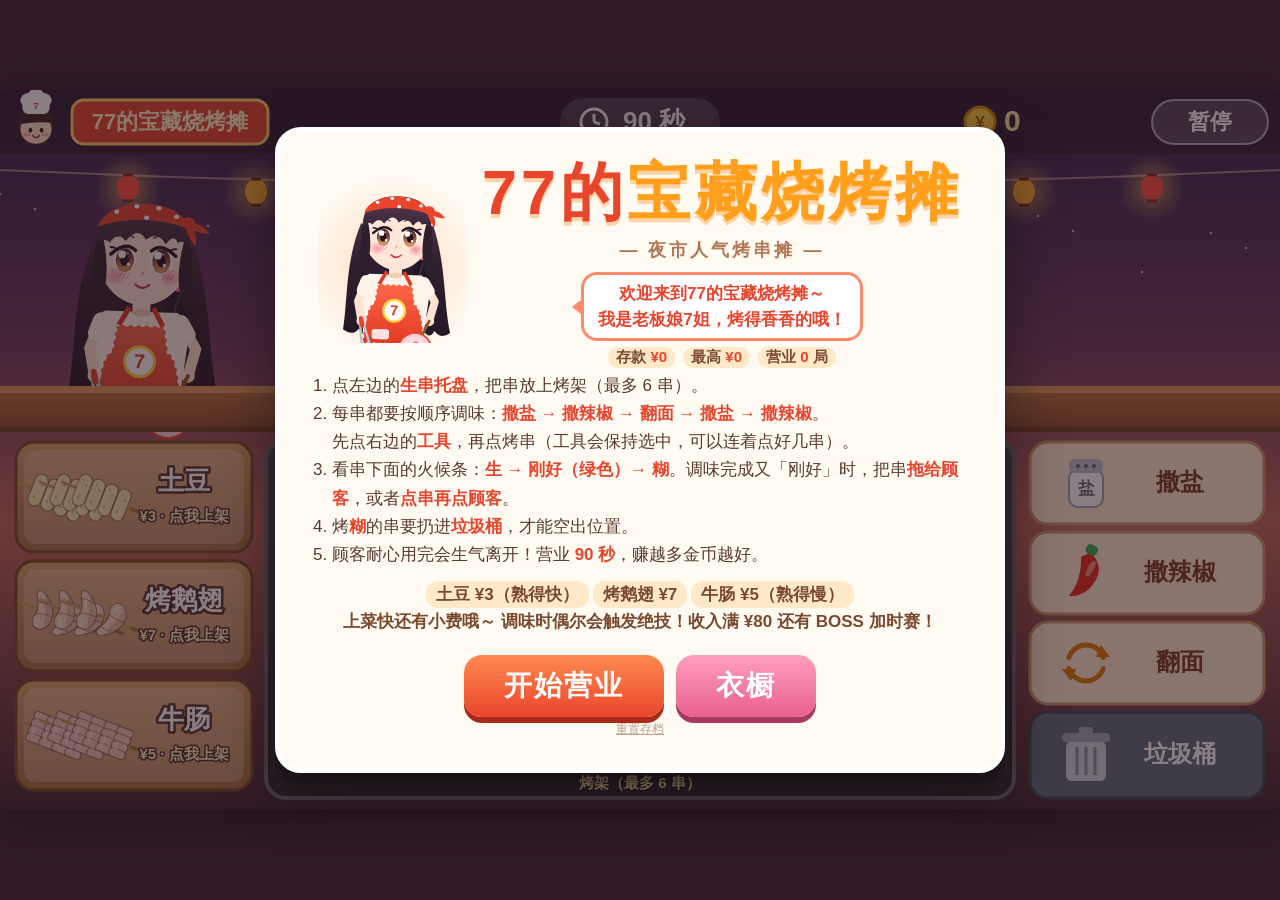
==== commit e7de27d2: "旧版 /v1/ 只写独立存档，避免覆盖新版存档" ====
--- a/v1/index.html
+++ b/v1/index.html
@@ -944,11 +944,11 @@
   for(const k of['outfit','hat']){const valid=k==='outfit'?OUTFITS:HATS,list=d.owned&&Array.isArray(d.owned[k])?d.owned[k]:[];for(const id of list)if(typeof id==='string'&&Object.prototype.hasOwnProperty.call(valid,id)&&!s.owned[k].includes(id))s.owned[k].push(id);}
   if(typeof d.outfit==='string'&&s.owned.outfit.includes(d.outfit))s.outfit=d.outfit;
   if(d.hat==='none'||(typeof d.hat==='string'&&s.owned.hat.includes(d.hat)))s.hat=d.hat;return s;}
-function loadSave(){let raw=null;try{raw=window.localStorage.getItem(SAVE_KEY);}catch(e){storageOK=false;saveNote='（浏览器不能保存进度，关掉页面后存款会消失）';return defSave();}
+function loadSave(){let raw=null;try{raw=window.localStorage.getItem(SAVE_KEY+'-oldver')||window.localStorage.getItem(SAVE_KEY);}catch(e){storageOK=false;saveNote='（浏览器不能保存进度，关掉页面后存款会消失）';return defSave();}
   if(raw==null)return defSave();let d=null;try{d=JSON.parse(raw);}catch(e){d=null;}
   if(!d||typeof d!=='object'){saveNote='存档损坏，已重新开始～';try{localStorage.setItem(SAVE_KEY+'-bad',String(raw).slice(0,5000));}catch(e){}}
   return sanitizeSave(d);}
-function persist(){try{window.localStorage.setItem(SAVE_KEY,JSON.stringify(SAVE));storageOK=true;}catch(e){storageOK=false;saveNote='（浏览器不能保存进度，关掉页面后存款会消失）';}}
+function persist(){try{window.localStorage.setItem(SAVE_KEY+'-oldver',JSON.stringify(SAVE));/* 旧版只写自己的存档，不覆盖新版 */storageOK=true;}catch(e){storageOK=false;saveNote='（浏览器不能保存进度，关掉页面后存款会消失）';}}
 let SAVE=loadSave();
 function curLook(){return {outfit:SAVE.outfit,hat:SAVE.hat};}
 function refreshSaveBar(){const el=$('saveBar');if(el)el.innerHTML='<span>存款 <b>¥'+SAVE.savings+'</b></span><span>最高 <b>¥'+SAVE.best+'</b></span><span>营业 <b>'+SAVE.rounds+'</b> 局</span>'+(SAVE.bossWins?'<span>击败Boss <b>'+SAVE.bossWins+'</b> 次</span>':'')+(saveNote?'<em>'+saveNote+'</em>':'');}
